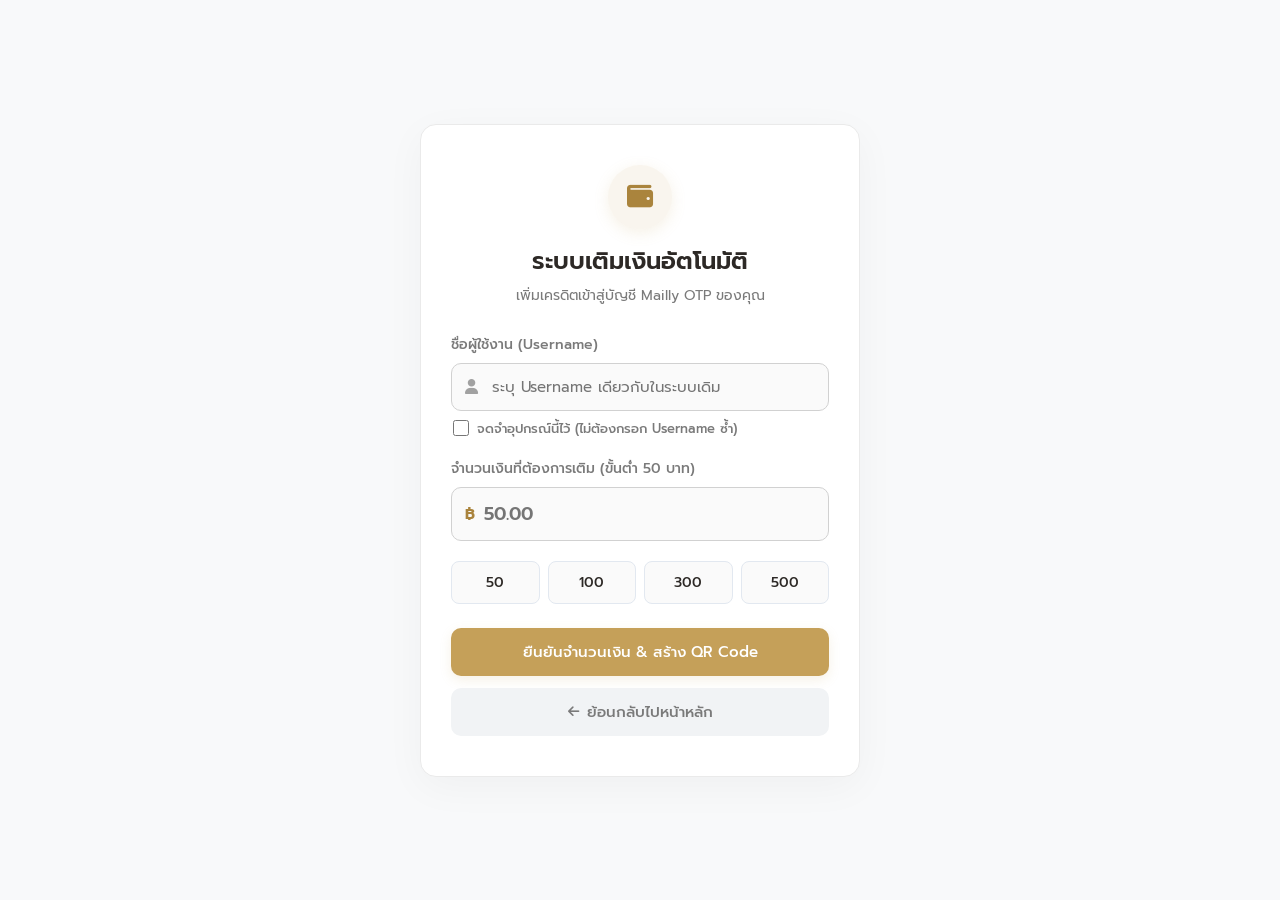
==== page2.html @ 31c90cc1 "Add files via upload" ====
<!DOCTYPE html>
<html lang="th">
<head>
  <base target="_top">
  <meta charset="UTF-8">
  <meta name="viewport" content="width=device-width, initial-scale=1.0, maximum-scale=1.0, user-scalable=no">
  <title>เติมเงิน - Mailly OTP</title>
  
  <link rel="preconnect" href="https://fonts.googleapis.com">
  <link rel="preconnect" href="https://fonts.gstatic.com" crossorigin>
  <link href="https://fonts.googleapis.com/css2?family=Inter:wght@400;500;600;700&family=Prompt:wght@300;400;500;600;700&display=swap" rel="stylesheet">
  <link rel="stylesheet" href="https://cdnjs.cloudflare.com/ajax/libs/font-awesome/6.4.2/css/all.min.css">

  <style>
    :root {
      --bg-color: #F8F9FA;
      --card-bg: #FFFFFF;
      --border-color: #EAEAEA;
      --text-main: #2D2926;
      --text-muted: #7A7A7A;
      --primary: #C5A059;
      --primary-hover: #AA843D;
      --success: #10B981;
      --success-bg: #E6F4EA;
      --danger: #EF4444;
      --danger-bg: #FEE2E2;
    }

    * { box-sizing: border-box; margin: 0; padding: 0; }

    body {
      font-family: 'Prompt', 'Inter', sans-serif;
      background-color: var(--bg-color);
      color: var(--text-main);
      padding: 20px 15px;
      display: flex;
      justify-content: center;
      align-items: center;
      min-height: 100vh;
    }

    .topup-card {
      background: var(--card-bg);
      border: 1px solid var(--border-color);
      padding: 40px 30px;
      border-radius: 16px;
      width: 100%;
      max-width: 440px;
      box-shadow: 0 10px 40px rgba(0,0,0,0.04);
    }
    
    .card-header { text-align: center; margin-bottom: 28px; }
    
    .wallet-icon-box {
      width: 64px;
      height: 64px;
      background: rgba(197, 160, 89, 0.1);
      color: var(--primary-hover);
      border-radius: 50%;
      display: flex;
      align-items: center;
      justify-content: center;
      margin: 0 auto 14px auto;
      font-size: 26px;
      box-shadow: 0 4px 15px rgba(197, 160, 89, 0.15);
    }

    .card-header h2 { font-size: 24px; font-weight: 600; color: var(--text-main); }
    .card-header p { font-size: 14px; color: var(--text-muted); margin-top: 6px; }

    .form-group { margin-bottom: 20px; width: 100%; }
    .form-group label { display: block; font-size: 14px; font-weight: 500; color: var(--text-muted); margin-bottom: 8px; }

    .input-wrapper { position: relative; display: flex; align-items: center; }
    .input-icon { position: absolute; left: 14px; color: #A1A1A1; font-size: 15px; }

    .form-input {
      width: 100%;
      padding: 12px 14px 12px 40px;
      background-color: #FAFAFA;
      border: 1px solid #D1D1D1;
      color: var(--text-main);
      border-radius: 10px;
      font-family: 'Prompt', sans-serif;
      font-size: 15px;
      outline: none;
      transition: all 0.2s ease;
    }
    
    .form-input:focus {
      border-color: var(--primary);
      box-shadow: 0 0 5px rgba(197, 160, 89, 0.2);
      background-color: #FFFFFF;
    }

    .form-input.amount-input { padding-left: 32px; font-weight: 600; font-size: 18px; color: var(--primary-hover); }

    .remember-me-box { display: flex; align-items: center; margin-top: 8px; padding-left: 2px; }
    .remember-me-box input[type="checkbox"] { width: 16px; height: 16px; accent-color: var(--primary); cursor: pointer; }
    .remember-me-box label { margin: 0 0 0 8px !important; font-size: 13px !important; color: var(--text-muted); cursor: pointer; }

    .amount-grid { display: grid; grid-template-columns: repeat(4, 1fr); gap: 8px; margin-bottom: 24px; }
    .btn-amount-choice {
      font-family: 'Prompt', sans-serif;
      padding: 10px 0;
      background: #FAFAFA;
      border: 1px solid #E2E8F0;
      color: var(--text-main);
      border-radius: 8px;
      font-size: 14px;
      font-weight: 500;
      cursor: pointer;
      transition: all 0.15s ease;
    }
    .btn-amount-choice:hover { background: rgba(197, 160, 89, 0.08); border-color: var(--primary); color: var(--primary-hover); }

    .btn {
      font-family: 'Prompt', sans-serif;
      width: 100%;
      padding: 13px;
      border-radius: 10px;
      font-weight: 500;
      font-size: 15px;
      cursor: pointer;
      border: none;
      display: flex;
      align-items: center;
      justify-content: center;
      gap: 8px;
      transition: all 0.2s ease;
    }

    .btn-primary { background-color: var(--primary); color: #FFFFFF; box-shadow: 0 4px 12px rgba(197, 160, 89, 0.15); }
    .btn-primary:hover:not(:disabled) { background-color: var(--primary-hover); box-shadow: 0 4px 16px rgba(197, 160, 89, 0.25); }
    .btn-secondary { background-color: #F1F3F5; color: var(--text-muted); margin-top: 12px; }
    .btn-secondary:hover { background-color: #E9ECEF; color: var(--text-main); }
    .btn-success { background-color: var(--success); color: #FFFFFF; }

    .alert-message { padding: 12px; border-radius: 10px; text-align: center; font-size: 14px; margin-top: 16px; }
    .alert-success { background-color: var(--success-bg); color: #065F46; }
    .alert-error { background-color: var(--danger-bg); color: #991B1B; }
    .hidden { display: none !important; }

    .spinner { width: 18px; height: 18px; border: 2px solid #FFF; border-top-color: transparent; border-radius: 50%; animation: spin 0.8s linear infinite; }
    @keyframes spin { to { transform: rotate(360deg); } }

    .modal-overlay {
      position: fixed; inset: 0; z-index: 2000;
      background: rgba(0, 0, 0, 0.4); backdrop-filter: blur(4px);
      display: flex; justify-content: center; align-items: center; padding: 15px;
      opacity: 0; pointer-events: none; transition: opacity 0.3s ease;
    }
    .modal-overlay.show { opacity: 1; pointer-events: auto; }
    .modal-box {
      background: var(--card-bg); border: 1px solid var(--border-color);
      border-radius: 20px; width: 100%; max-width: 380px; padding: 24px;
      box-shadow: 0 15px 50px rgba(0,0,0,0.1); position: relative; text-align: center;
      transform: scale(0.95); transition: transform 0.3s ease;
    }
    .modal-overlay.show .modal-box { transform: scale(1); }
    .modal-close-btn { position: absolute; top: 16px; right: 16px; background: none; border: none; font-size: 22px; cursor: pointer; color: var(--text-muted); }

    .qr-title { font-size: 15px; font-weight: 600; color: var(--text-main); margin: 8px 0 12px 0; }
    .qr-container { background: #FFF; padding: 12px; border-radius: 16px; display: inline-block; border: 1px solid var(--border-color); }
    .qr-image { width: 190px; height: 190px; margin: 0 auto; display: block; object-fit: contain; }
    .account-holder { font-size: 13px; color: var(--text-muted); font-weight: 500; margin: 6px 0 16px 0; }

    .file-upload-box { text-align: left; border-top: 1px solid var(--border-color); padding-top: 16px; margin-bottom: 16px; }
    .file-upload-box label { display: block; font-size: 13px; font-weight: 600; color: var(--text-main); margin-bottom: 8px; }
    .file-input-styled { width: 100%; font-size: 12px; color: var(--text-muted); border: 1px solid #D1D1D1; border-radius: 10px; padding: 6px; background: #FFF; outline: none; }
    .file-input-styled::file-selector-button { font-family: 'Prompt'; background: rgba(197, 160, 89, 0.1); color: var(--primary-hover); border: 0; padding: 6px 14px; border-radius: 8px; margin-right: 10px; cursor: pointer; }

    @media(max-width: 480px) {
      .topup-card { padding: 30px 20px; }
      .amount-grid { grid-template-columns: repeat(2, 1fr); gap: 6px; }
    }
  </style>
</head>
<body>

  <div class="topup-card">
    <div class="card-header">
      <div class="wallet-icon-box">
        <i class="fa-solid fa-wallet"></i>
      </div>
      <h2>ระบบเติมเงินอัตโนมัติ</h2>
      <p>เพิ่มเครดิตเข้าสู่บัญชี Mailly OTP ของคุณ</p>
    </div>

    <div class="form-group">
      <label for="username">ชื่อผู้ใช้งาน (Username)</label>
      <div class="input-wrapper">
        <span class="input-icon"><i class="fa-solid fa-user"></i></span>
        <input type="text" id="username" oninput="handleInputChange()" placeholder="ระบุ Username เดียวกับในระบบเดิม" class="form-input">
      </div>

      <div class="remember-me-box">
        <input type="checkbox" id="rememberMe">
        <label for="rememberMe">จดจำอุปกรณ์นี้ไว้ (ไม่ต้องกรอก Username ซ้ำ)</label>
      </div>
    </div>

    <div class="form-group">
      <label for="amount">จำนวนเงินที่ต้องการเติม (ขั้นต่ำ 50 บาท)</label>
      <div class="input-wrapper">
        <span class="input-icon" style="font-weight: bold; color: var(--primary-hover);">฿</span>
        <input type="number" id="amount" oninput="handleInputChange()" placeholder="50.00" min="50" class="form-input amount-input">
      </div>
    </div>

    <div class="amount-grid">
      <button type="button" onclick="setAmount(50)" class="btn-amount-choice">50</button>
      <button type="button" onclick="setAmount(100)" class="btn-amount-choice">100</button>
      <button type="button" onclick="setAmount(300)" class="btn-amount-choice">300</button>
      <button type="button" onclick="setAmount(500)" class="btn-amount-choice">500</button>
    </div>

    <button id="btnGenerateQR" onclick="confirmAndGenerateQR()" class="btn btn-primary">
      <span id="btnQRText">ยืนยันจำนวนเงิน & สร้าง QR Code</span>
      <div id="qrSpinner" class="spinner hidden"></div>
    </button>

    <div id="resultMessage" class="alert-message hidden"></div>

    <button type="button" onclick="backToMain()" class="btn btn-secondary">
      <i class="fa-solid fa-arrow-left" style="font-size: 13px;"></i>
      <span>ย้อนกลับไปหน้าหลัก</span>
    </button>
  </div>

  <div id="qrModal" class="modal-overlay hidden">
    <div style="position: absolute; inset: 0;" onclick="closeModal()"></div>
    <div id="modalContent" class="modal-box">
      <button onclick="closeModal()" class="modal-close-btn"><i class="fa-solid fa-xmark"></i></button>

      <div>
        <p class="qr-title"><i class="fa-solid fa-qrcode" style="color: var(--primary); margin-right: 4px;"></i> สแกนจ่ายผ่านแอปธนาคาร</p>
        <div class="qr-container">
          <img id="qrImage" src="" alt="PromptPay QR Code" class="qr-image">
        </div>
        <p class="account-holder">ชื่อบัญชีผู้รับ: ชนกานต์ ปีนะถา</p>
      </div>
      
      <div class="file-upload-box">
        <label for="slipFile"><i class="fa-solid fa-image" style="color: var(--success); margin-right: 4px;"></i> อัปโหลดรูปภาพสลิปโอนเงิน:</label>
        <input type="file" id="slipFile" onchange="document.getElementById('modalResultMessage').classList.add('hidden')" accept="image/*" class="file-input-styled">
      </div>

      <div id="modalResultMessage" class="alert-message alert-error hidden" style="margin-top: 0; margin-bottom: 14px; padding: 10px; font-size: 13px;"></div>

      <button id="btnSubmit" onclick="submitTopup()" class="btn btn-success">
        <span id="btnText">อัปโหลด & ยืนยันสลิป</span>
        <div id="spinner" class="spinner hidden"></div>
      </button>
    </div>
  </div>

  <script>
    const API_URL = "https://script.google.com/macros/s/AKfycbwvodWTq0b4Ct7YLi-BBx8KHw5UBzW14bhH2PQVjAwC3e98VHLGgQf39GKY2nYpBhhU/exec";
    const PROMPTPAY_ID = "0633390911"; 
    const STORAGE_TOKEN = "mailly_session_token";

    window.addEventListener('DOMContentLoaded', () => {
      const urlParams = new URLSearchParams(window.location.search);
      const urlUser = urlParams.get('user') || urlParams.get('username');
      const savedUser = urlUser || localStorage.getItem('username') || localStorage.getItem('mailly_remembered_user') || localStorage.getItem('mailly_otp_username');

      if (savedUser) {
        document.getElementById('username').value = savedUser;
        document.getElementById('rememberMe').checked = true;
      }
    });

    function setAmount(value) { document.getElementById('amount').value = value; handleInputChange(); }
    function handleInputChange() { document.getElementById('resultMessage').classList.add('hidden'); }
    function openModal() {
      const modal = document.getElementById('qrModal');
      document.getElementById('modalResultMessage').classList.add('hidden'); 
      modal.classList.remove('hidden');
      setTimeout(() => modal.classList.add('show'), 10);
    }
    function closeModal() {
      const modal = document.getElementById('qrModal');
      modal.classList.remove('show');
      setTimeout(() => modal.classList.add('hidden'), 300);
    }

    function confirmAndGenerateQR() {
      const username = document.getElementById('username').value.trim();
      const amount = document.getElementById('amount').value.trim();
      const qrImage = document.getElementById('qrImage');
      const btnGenerateQR = document.getElementById('btnGenerateQR');
      const btnQRText = document.getElementById('btnQRText');
      const qrSpinner = document.getElementById('qrSpinner');

      if (!username) { return showResult('กรุณากรอกชื่อผู้ใช้งานก่อนครับ', 'error'); }
      if (!amount || parseFloat(amount) < 50) { return showResult('❌ กรุณาระบุจำนวนเงินขั้นต่ำ 50 บาทครับ', 'error'); }

      const cleanPromptPayId = PROMPTPAY_ID.replace(/[^0-9]/g, '');

      if (document.getElementById('rememberMe').checked) {
        localStorage.setItem('username', username);
        localStorage.setItem('mailly_remembered_user', username);
        localStorage.setItem('mailly_otp_username', username);
      } else {
        localStorage.removeItem('username');
        localStorage.removeItem('mailly_remembered_user');
        localStorage.removeItem('mailly_otp_username');
      }

      btnGenerateQR.disabled = true;
      btnQRText.innerText = 'กำลังสร้างคิวอาร์โค้ด...';
      qrSpinner.classList.remove('hidden');
      document.getElementById('resultMessage').classList.add('hidden');

      qrImage.src = "https://promptpay.io/" + cleanPromptPayId + "/" + parseFloat(amount).toFixed(2) + ".png";
      
      setTimeout(() => {
        btnGenerateQR.disabled = false;
        btnQRText.innerText = 'ยืนยันจำนวนเงิน & สร้าง QR Code';
        qrSpinner.classList.add('hidden');
        openModal();
      }, 1000);
    }

    function submitTopup() {
      const sessionToken = localStorage.getItem(STORAGE_TOKEN) || '';
      if (!sessionToken) {
        showModalResult('กรุณาเข้าสู่ระบบจากหน้าหลักก่อนเติมเงินครับ', 'error');
        return;
      }

      const username = document.getElementById('username').value.trim();
      const amount = document.getElementById('amount').value.trim();
      const fileInput = document.getElementById('slipFile');
      const btnSubmit = document.getElementById('btnSubmit');
      const btnText = document.getElementById('btnText');
      const spinner = document.getElementById('spinner');

      if (fileInput.files.length === 0) {
        showModalResult('กรุณาเลือกรูปภาพสลิปโอนเงินก่อนครับ', 'error');
        return;
      }

      btnSubmit.disabled = true;
      btnText.innerText = 'กำลังส่งตรวจสลิป...';
      spinner.classList.remove('hidden');

      const file = fileInput.files[0];
      const reader = new FileReader();
      
      reader.onload = function(e) {
        const img = new Image();
        img.onload = function() {
          const canvas = document.createElement('canvas');
          let width = img.width, height = img.height, MAX_SIZE = 1000;
          if (width > height) { if (width > MAX_SIZE) { height *= MAX_SIZE / width; width = MAX_SIZE; } }
          else { if (height > MAX_SIZE) { width *= MAX_SIZE / height; height = MAX_SIZE; } }
          canvas.width = width; canvas.height = height;
          const ctx = canvas.getContext('2d');
          ctx.drawImage(img, 0, 0, width, height);
          
          const compressedDataUrl = canvas.toDataURL('image/jpeg', 0.75);
          const base64Data = compressedDataUrl.split(',')[1];

          fetch(API_URL, {
            method: "POST",
            body: JSON.stringify({
              action: "topupUserCredit",
              payload: { token: sessionToken, amount: amount, imageObj: { base64: base64Data, mimeType: 'image/jpeg' } }
            })
          })
          .then(res => res.json())
          .then(response => {
            resetButton();
            if (response.success) {
              closeModal(); 
              showResult(response.message + '<br>ยอดเงินคงเหลือใหม่: ' + response.newCredit + ' ฿', 'success');
              document.getElementById('amount').value = '';
              fileInput.value = '';
            } else {
              showModalResult(response.message, 'error');
            }
          })
          .catch(err => {
            resetButton();
            showModalResult('ระบบขัดข้อง: ' + err.toString(), 'error');
          });
        };
        img.src = e.target.result;
      };
      reader.readAsDataURL(file);
    }

    function resetButton() {
      document.getElementById('btnSubmit').disabled = false;
      document.getElementById('btnText').innerText = 'อัปโหลด & ยืนยันสลิป';
      document.getElementById('spinner').classList.add('hidden');
    }

    function showResult(msg, type) {
      const resultMessage = document.getElementById('resultMessage');
      resultMessage.innerHTML = msg;
      resultMessage.className = 'alert-message ' + (type === 'success' ? 'alert-success' : 'alert-error');
    }

    function showModalResult(msg, type) {
      const modalResult = document.getElementById('modalResultMessage');
      modalResult.innerHTML = msg;
      modalResult.classList.remove('hidden');
    }

    function backToMain() { window.location.href = 'index.html'; }
  </script>
</body>
</html>
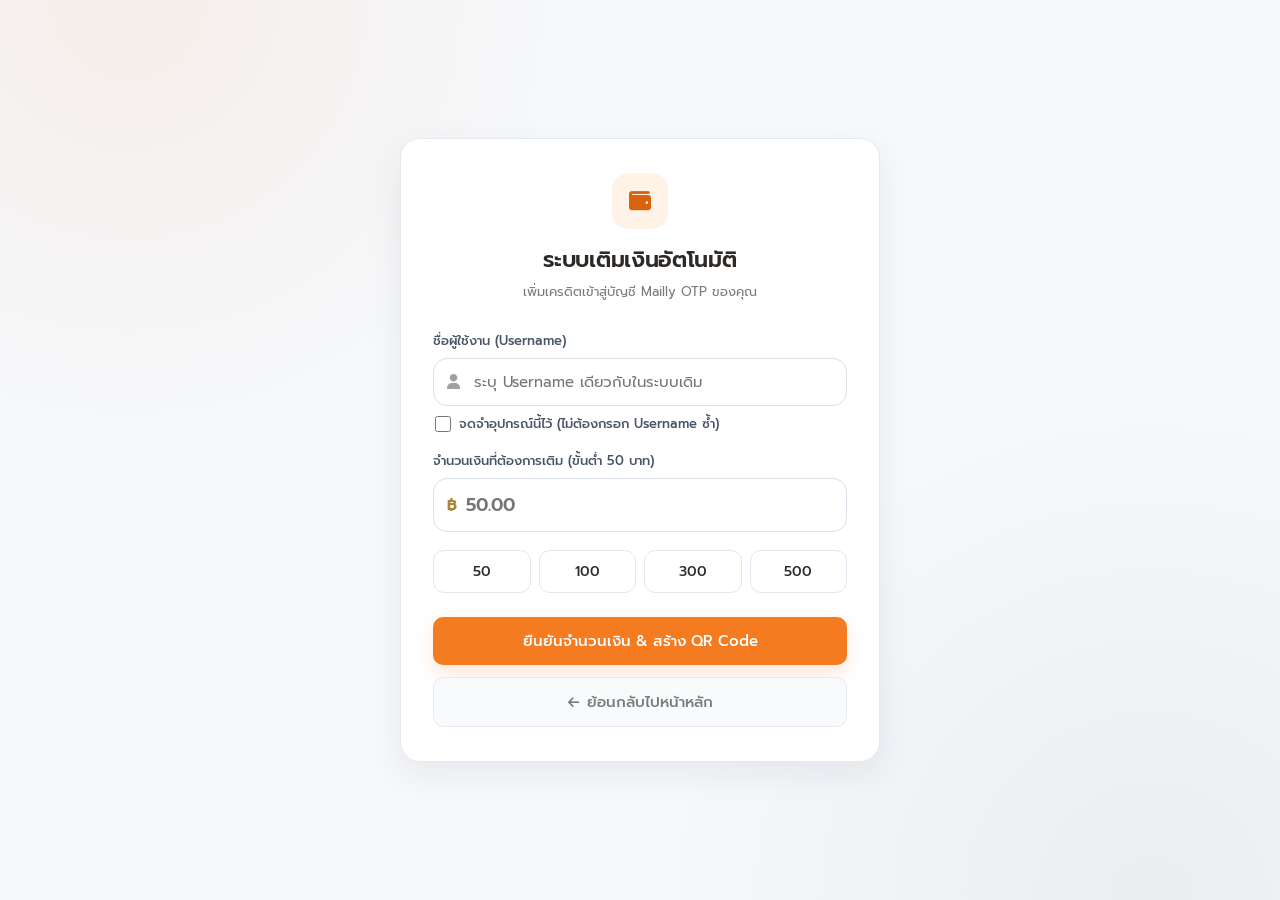
==== commit ff90848a: "Add files via upload" ====
--- a/page2.html
+++ b/page2.html
@@ -175,6 +175,7 @@
       .amount-grid { grid-template-columns: repeat(2, 1fr); gap: 6px; }
     }
   </style>
+  <link rel="stylesheet" href="theme.css">
 </head>
 <body>
 
@@ -256,7 +257,7 @@
   </div>
 
   <script>
-    const API_URL = "https://script.google.com/macros/s/AKfycbwvodWTq0b4Ct7YLi-BBx8KHw5UBzW14bhH2PQVjAwC3e98VHLGgQf39GKY2nYpBhhU/exec";
+    const API_URL = "https://script.google.com/macros/s/AKfycbylTtyGdABfeygPHEf7KsWD_cVz5bGtaXt_eGLMhU_y6MFs7iQ_-Z914Pm2-parIkaE/exec";
     const PROMPTPAY_ID = "0633390911"; 
     const STORAGE_TOKEN = "mailly_session_token";
 
--- a/theme.css
+++ b/theme.css
@@ -0,0 +1,97 @@
+/* Mailly OTP — shared visual system
+   UI-only layer. No application logic or API behavior is changed. */
+:root {
+  --mailly-ink: #172033;
+  --mailly-muted: #667085;
+  --mailly-line: #e6eaf0;
+  --mailly-surface: #ffffff;
+  --mailly-bg: #f6f8fb;
+  --mailly-accent: #f47b20;
+  --mailly-accent-dark: #d9630d;
+  --mailly-accent-soft: #fff3e8;
+  --mailly-navy: #172033;
+  --mailly-success: #159a68;
+  --mailly-radius-lg: 20px;
+  --mailly-radius-md: 14px;
+  --mailly-shadow: 0 12px 34px rgba(23, 32, 51, .07);
+}
+
+/* Shared focus and motion behavior */
+button, a, input, select, textarea { -webkit-tap-highlight-color: transparent; }
+button, a, input, select, textarea { transition: border-color .18s ease, background-color .18s ease, color .18s ease, box-shadow .18s ease, transform .18s ease; }
+:focus-visible { outline: 3px solid rgba(244, 123, 32, .28); outline-offset: 2px; }
+
+/* page2.html */
+body:has(.topup-card) {
+  background: var(--mailly-bg) !important;
+  background-image: radial-gradient(circle at 10% 0%, rgba(244,123,32,.08), transparent 30%), radial-gradient(circle at 90% 100%, rgba(23,32,51,.05), transparent 34%) !important;
+}
+body:has(.topup-card) .topup-card {
+  max-width: 480px;
+  padding: 34px 32px;
+  border: 1px solid var(--mailly-line);
+  border-radius: var(--mailly-radius-lg);
+  box-shadow: var(--mailly-shadow);
+}
+body:has(.topup-card) .wallet-icon-box { width: 56px; height: 56px; border-radius: 16px; background: var(--mailly-accent-soft); color: var(--mailly-accent-dark); box-shadow: none; font-size: 22px; }
+body:has(.topup-card) .card-header { margin-bottom: 30px; }
+body:has(.topup-card) .card-header h2 { font-size: 22px; letter-spacing: -.3px; }
+body:has(.topup-card) .card-header p { font-size: 13px; }
+body:has(.topup-card) .form-group { margin-bottom: 18px; }
+body:has(.topup-card) .form-group label { color: #475467; font-size: 13px; }
+body:has(.topup-card) .form-input { min-height: 48px; border-color: #d9dee7; border-radius: var(--mailly-radius-md); background: #fff; }
+body:has(.topup-card) .form-input:focus { border-color: var(--mailly-accent); box-shadow: 0 0 0 4px var(--mailly-accent-soft); }
+body:has(.topup-card) .btn-amount-choice { min-height: 42px; border-radius: 11px; background: #fff; }
+body:has(.topup-card) .btn-primary { background: var(--mailly-accent); box-shadow: 0 8px 18px rgba(244,123,32,.18); }
+body:has(.topup-card) .btn-primary:hover:not(:disabled) { background: var(--mailly-accent-dark); }
+body:has(.topup-card) .btn-secondary { border: 1px solid var(--mailly-line); background: #f8fafc; }
+body:has(.topup-card) .modal-box { border-radius: var(--mailly-radius-lg); box-shadow: 0 24px 60px rgba(23,32,51,.16); }
+
+/* shop.html — replace the previous neon/glass treatment with the shared product theme */
+body:has(#productGrid) {
+  background: var(--mailly-bg) !important;
+  color: var(--mailly-ink) !important;
+  font-family: Prompt, Inter, sans-serif !important;
+}
+body:has(#productGrid) .neon-bg-glow { display: none !important; }
+body:has(#productGrid) .glass-card { background: rgba(255,255,255,.94) !important; backdrop-filter: none !important; border: 1px solid var(--mailly-line) !important; box-shadow: 0 8px 24px rgba(23,32,51,.05) !important; }
+body:has(#productGrid) header { background: rgba(255,255,255,.94) !important; border-color: var(--mailly-line) !important; }
+body:has(#productGrid) header .bg-gradient-to-tr { background: var(--mailly-accent) !important; box-shadow: none !important; }
+body:has(#productGrid) header .bg-stone-950 { background: var(--mailly-navy) !important; }
+body:has(#productGrid) header .text-orange-400, body:has(#productGrid) header .text-amber-400 { color: var(--mailly-accent) !important; }
+body:has(#productGrid) header .text-white, body:has(#productGrid) header .font-black { color: var(--mailly-ink) !important; }
+body:has(#productGrid) .text-gradient { background: none !important; color: var(--mailly-accent) !important; -webkit-text-fill-color: currentColor !important; }
+body:has(#productGrid) main { max-width: 1180px !important; margin-top: 42px !important; }
+body:has(#productGrid) main h1 { color: var(--mailly-ink) !important; font-size: clamp(2rem, 4vw, 3.15rem) !important; line-height: 1.12 !important; letter-spacing: -.04em !important; }
+body:has(#productGrid) main p { color: var(--mailly-muted) !important; }
+body:has(#productGrid) .premium-card { transition: transform .2s ease, box-shadow .2s ease, border-color .2s ease !important; }
+body:has(#productGrid) .premium-card:hover { transform: translateY(-4px) !important; border-color: #f7bf91 !important; box-shadow: 0 16px 34px rgba(23,32,51,.10) !important; }
+body:has(#productGrid) .btn-gradient, body:has(#productGrid) .tab-btn.active { background: var(--mailly-accent) !important; box-shadow: 0 8px 18px rgba(244,123,32,.18) !important; }
+body:has(#productGrid) .btn-gradient:hover, body:has(#productGrid) .tab-btn.active:hover { background: var(--mailly-accent-dark) !important; }
+body:has(#productGrid) .cat-btn { border-radius: 11px !important; }
+body:has(#productGrid) #productGrid { gap: 20px !important; }
+body:has(#productGrid) #productGrid > * { min-width: 0; }
+body:has(#productGrid) .rounded-3xl, body:has(#productGrid) .rounded-2xl { border-radius: var(--mailly-radius-lg) !important; }
+body:has(#productGrid) input, body:has(#productGrid) select, body:has(#productGrid) textarea { border-radius: 11px !important; }
+
+/* youtube.html — normalize the red dashboard into Mailly's accent system */
+body:has(#login-page) { background: var(--mailly-bg) !important; background-image: radial-gradient(circle at 0 0, rgba(244,123,32,.08), transparent 32%), radial-gradient(circle at 100% 100%, rgba(23,32,51,.05), transparent 36%) !important; }
+body:has(#login-page) .glass-card { background: rgba(255,255,255,.96) !important; backdrop-filter: none !important; border: 1px solid var(--mailly-line) !important; box-shadow: var(--mailly-shadow) !important; }
+body:has(#login-page) #login-page > .glass-card { max-width: 430px !important; padding: 34px !important; border-radius: var(--mailly-radius-lg) !important; }
+body:has(#login-page) #login-page .bg-gradient-to-tr { background: var(--mailly-accent) !important; box-shadow: 0 10px 22px rgba(244,123,32,.18) !important; }
+body:has(#login-page) #login-page h1, body:has(#login-page) #dashboard-page h2, body:has(#login-page) #admin-page h2 { color: var(--mailly-ink) !important; }
+body:has(#login-page) #login-page button.bg-slate-900, body:has(#login-page) button.bg-red-600 { background: var(--mailly-accent) !important; box-shadow: 0 8px 18px rgba(244,123,32,.16) !important; }
+body:has(#login-page) #login-page button.bg-slate-900:hover, body:has(#login-page) button.bg-red-600:hover { background: var(--mailly-accent-dark) !important; }
+body:has(#login-page) #dashboard-page, body:has(#login-page) #admin-page { max-width: 1180px !important; }
+body:has(#login-page) #dashboard-page .bg-white, body:has(#login-page) #admin-page .bg-white { border-color: var(--mailly-line) !important; box-shadow: 0 8px 24px rgba(23,32,51,.05) !important; }
+body:has(#login-page) #dashboard-page .rounded-3xl, body:has(#login-page) #admin-page .rounded-3xl { border-radius: var(--mailly-radius-lg) !important; }
+body:has(#login-page) #dashboard-page .text-red-600, body:has(#login-page) #admin-page .text-red-600 { color: var(--mailly-accent-dark) !important; }
+body:has(#login-page) #dashboard-page .bg-red-600 { background: var(--mailly-accent) !important; }
+body:has(#login-page) input, body:has(#login-page) select, body:has(#login-page) textarea { border-radius: 11px !important; }
+
+@media (max-width: 640px) {
+  body:has(.topup-card) { padding: 12px; }
+  body:has(.topup-card) .topup-card { padding: 26px 20px; }
+  body:has(#productGrid) main { margin-top: 28px !important; }
+  body:has(#login-page) #login-page > .glass-card { padding: 26px 20px !important; }
+}
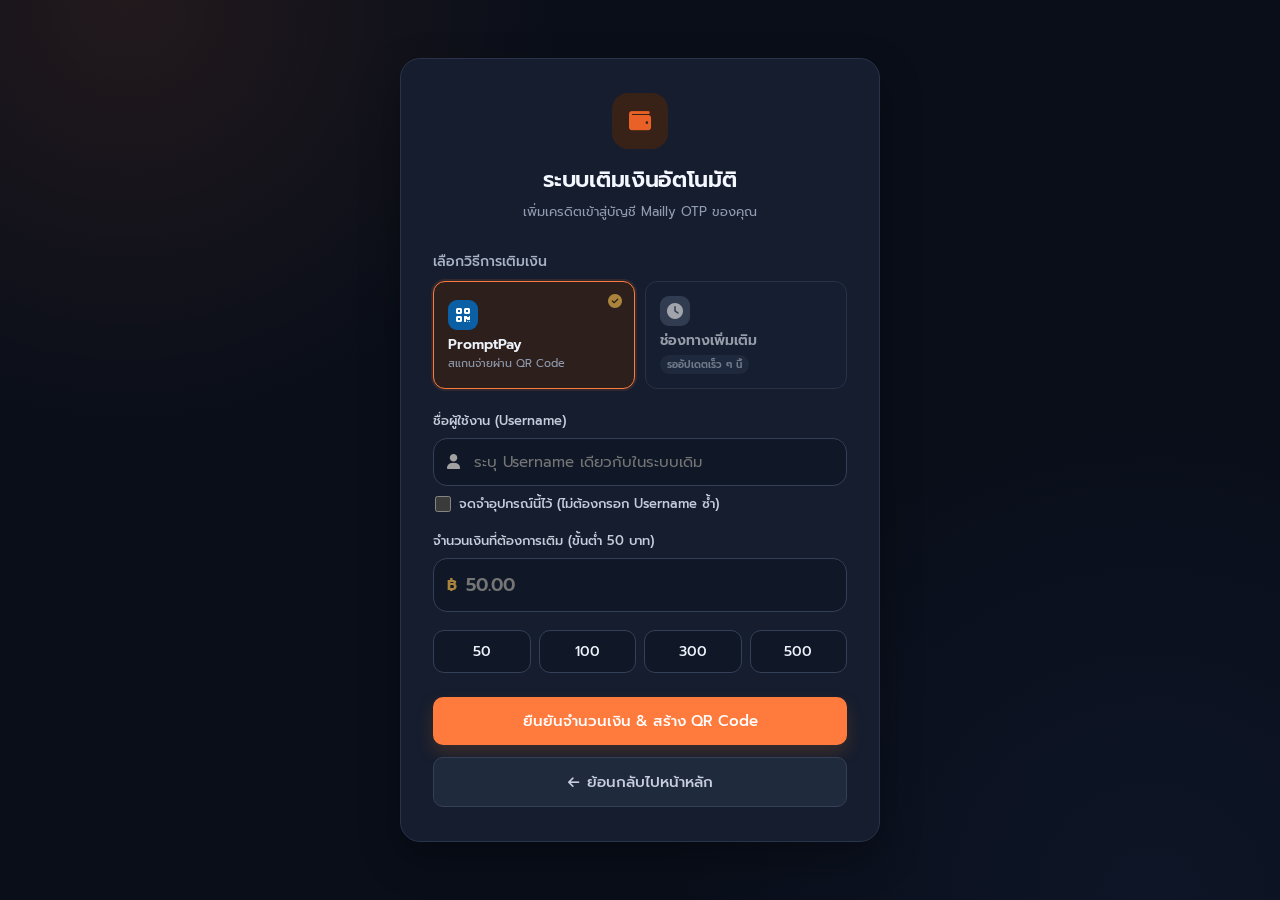
==== commit 0abc5b7f: "Add files via upload" ====
--- a/page2.html
+++ b/page2.html
@@ -68,6 +68,24 @@
     .card-header h2 { font-size: 24px; font-weight: 600; color: var(--text-main); }
     .card-header p { font-size: 14px; color: var(--text-muted); margin-top: 6px; }
 
+    .payment-method-group { margin-bottom: 22px; }
+    .payment-method-label { display: block; font-size: 14px; font-weight: 500; color: var(--text-muted); margin-bottom: 9px; }
+    .payment-methods { display: grid; grid-template-columns: repeat(2, minmax(0, 1fr)); gap: 10px; }
+    .payment-method {
+      position: relative; min-height: 88px; padding: 14px; border: 1px solid #E2E8F0; border-radius: 12px;
+      background: #FFF; color: var(--text-main); text-align: left; font-family: 'Prompt', sans-serif; cursor: pointer;
+      transition: border-color .2s ease, box-shadow .2s ease, transform .2s ease;
+    }
+    .payment-method:hover:not(:disabled) { border-color: var(--primary); box-shadow: 0 5px 14px rgba(197,160,89,.12); transform: translateY(-1px); }
+    .payment-method.is-selected { border-color: var(--primary); background: rgba(197,160,89,.055); box-shadow: 0 0 0 2px rgba(197,160,89,.13); }
+    .payment-method__icon { display: inline-flex; width: 30px; height: 30px; align-items: center; justify-content: center; margin-bottom: 7px; border-radius: 9px; background: #0B5FA5; color: #FFF; font-size: 16px; }
+    .payment-method__name { display: block; font-size: 14px; font-weight: 600; line-height: 1.2; }
+    .payment-method__detail { display: block; margin-top: 3px; color: var(--text-muted); font-size: 11px; line-height: 1.25; }
+    .payment-method__check { position: absolute; top: 12px; right: 12px; color: var(--primary-hover); font-size: 14px; }
+    .payment-method--soon { cursor: not-allowed; opacity: .6; background: #F8FAFC; }
+    .payment-method--soon .payment-method__icon { background: #CBD5E1; }
+    .payment-method__badge { display: inline-block; margin-top: 6px; padding: 2px 7px; border-radius: 999px; background: #E8EEF7; color: #64748B; font-size: 10px; font-weight: 600; }
+
     .form-group { margin-bottom: 20px; width: 100%; }
     .form-group label { display: block; font-size: 14px; font-weight: 500; color: var(--text-muted); margin-bottom: 8px; }
 
@@ -188,6 +206,23 @@
       <p>เพิ่มเครดิตเข้าสู่บัญชี Mailly OTP ของคุณ</p>
     </div>
 
+    <div class="payment-method-group" aria-labelledby="paymentMethodLabel">
+      <span id="paymentMethodLabel" class="payment-method-label">เลือกวิธีการเติมเงิน</span>
+      <div class="payment-methods" role="radiogroup" aria-label="วิธีการเติมเงิน">
+        <button type="button" class="payment-method is-selected" id="promptPayMethod" role="radio" aria-checked="true" onclick="selectPaymentMethod('promptpay')">
+          <span class="payment-method__icon"><i class="fa-solid fa-qrcode"></i></span>
+          <span class="payment-method__name">PromptPay</span>
+          <span class="payment-method__detail">สแกนจ่ายผ่าน QR Code</span>
+          <i class="fa-solid fa-circle-check payment-method__check" aria-hidden="true"></i>
+        </button>
+        <button type="button" class="payment-method payment-method--soon" disabled aria-disabled="true">
+          <span class="payment-method__icon"><i class="fa-solid fa-clock"></i></span>
+          <span class="payment-method__name">ช่องทางเพิ่มเติม</span>
+          <span class="payment-method__badge">รออัปเดตเร็ว ๆ นี้</span>
+        </button>
+      </div>
+    </div>
+
     <div class="form-group">
       <label for="username">ชื่อผู้ใช้งาน (Username)</label>
       <div class="input-wrapper">
@@ -260,6 +295,7 @@
     const API_URL = "https://script.google.com/macros/s/AKfycbylTtyGdABfeygPHEf7KsWD_cVz5bGtaXt_eGLMhU_y6MFs7iQ_-Z914Pm2-parIkaE/exec";
     const PROMPTPAY_ID = "0633390911"; 
     const STORAGE_TOKEN = "mailly_session_token";
+    let selectedPaymentMethod = 'promptpay';
 
     window.addEventListener('DOMContentLoaded', () => {
       const urlParams = new URLSearchParams(window.location.search);
@@ -271,6 +307,15 @@
         document.getElementById('rememberMe').checked = true;
       }
     });
+
+    function selectPaymentMethod(method) {
+      if (method !== 'promptpay') return;
+      selectedPaymentMethod = method;
+      const promptPayMethod = document.getElementById('promptPayMethod');
+      promptPayMethod.classList.add('is-selected');
+      promptPayMethod.setAttribute('aria-checked', 'true');
+      handleInputChange();
+    }
 
     function setAmount(value) { document.getElementById('amount').value = value; handleInputChange(); }
     function handleInputChange() { document.getElementById('resultMessage').classList.add('hidden'); }
@@ -296,6 +341,7 @@
 
       if (!username) { return showResult('กรุณากรอกชื่อผู้ใช้งานก่อนครับ', 'error'); }
       if (!amount || parseFloat(amount) < 50) { return showResult('❌ กรุณาระบุจำนวนเงินขั้นต่ำ 50 บาทครับ', 'error'); }
+      if (selectedPaymentMethod !== 'promptpay') { return showResult('กรุณาเลือกวิธีการเติมเงินก่อนครับ', 'error'); }
 
       const cleanPromptPayId = PROMPTPAY_ID.replace(/[^0-9]/g, '');
 
--- a/theme.css
+++ b/theme.css
@@ -20,6 +20,108 @@
 button, a, input, select, textarea { -webkit-tap-highlight-color: transparent; }
 button, a, input, select, textarea { transition: border-color .18s ease, background-color .18s ease, color .18s ease, box-shadow .18s ease, transform .18s ease; }
 :focus-visible { outline: 3px solid rgba(244, 123, 32, .28); outline-offset: 2px; }
+
+/* index.html — visual card picker and purchase confirmation */
+#appScreen { background: #f4f6fb; color: #171d35; }
+#appScreen .topbar { background: rgba(12,17,45,.98); border: 0; box-shadow: 0 4px 22px rgba(8,12,32,.16); }
+#appScreen .topbar .logo { color: #fff; }
+#appScreen .topbar .logo-mark { background: linear-gradient(135deg,#ff8a42,#f25e2d); border-radius: 13px; }
+#appScreen .balance-chip { background: rgba(255,255,255,.08); color: #c6cce5; border: 1px solid rgba(255,255,255,.11); }
+#appScreen .balance-chip strong { color: #ffaf75; }
+#appScreen .user-button, #appScreen .logout { color: #e8ecfa; background: rgba(255,255,255,.07); border-color: rgba(255,255,255,.11); }
+#appScreen .avatar { background: #ff8240; color: #fff; }
+.login-stats { display:grid; grid-template-columns:repeat(2,minmax(0,1fr)); gap:13px; margin-top:32px; max-width:600px; }.login-stat { position:relative; min-height:114px; overflow:hidden; padding:19px 22px; border:1px solid #dde4ef; border-top:5px solid #3c72e7; border-radius:17px; background:rgba(255,255,255,.84); box-shadow:0 10px 22px rgba(37,65,118,.045); }.login-stat::after { position:absolute; right:-16px; bottom:-23px; color:#edf3ff; font:900 78px/1 "Font Awesome 6 Free"; }.login-stat.service-stat::after { content:"\\f0e7"; }.login-stat.order-stat::after { content:"\\f07a"; }.login-stat.member-stat::after { content:"\\f0c0"; }.login-stat.rate-stat::after { content:"\\f058"; }.login-stat-icon { position:relative; z-index:1; display:none; }.login-stat strong { position:relative; z-index:1; display:block; color:#3774e5; font:800 clamp(31px,4vw,48px)/1 Inter,Prompt,sans-serif; letter-spacing:-.07em; }.login-stat > span:last-child { position:relative; z-index:1; display:block; margin-top:7px; color:#5f6675; font-size:15px; font-weight:700; }
+#appScreen .recent-sales-bar { position: relative; z-index: 18; overflow: hidden; border-bottom: 1px solid #e5e9f1; background: #fff; box-shadow: 0 5px 15px rgba(24,34,65,.04); }
+.recent-sales-inner { display: flex; align-items: stretch; width: min(100%,1380px); min-height: 58px; margin: 0 auto; }
+.recent-sales-title { display: flex; flex: 0 0 auto; align-items: center; gap: 9px; padding: 0 25px; color: #202946; border-right: 1px solid #e9ecf3; font: 800 13px Prompt,Inter,sans-serif; white-space: nowrap; }
+.recent-sales-flame { display: grid; width: 27px; height: 27px; place-items: center; border-radius: 9px; background: #fff0e8; color: #f16c32; }
+.recent-sales-live { display: inline-flex; align-items: center; gap: 5px; margin-left: 3px; color: #1c9b62; font: 800 10px Inter,sans-serif; letter-spacing: .06em; }
+.recent-sales-live i { width: 7px; height: 7px; border-radius: 50%; background: #37ce85; box-shadow: 0 0 0 4px #e6faef; }
+.recent-sales-viewport { position: relative; flex: 1; min-width: 0; overflow: hidden; mask-image: linear-gradient(90deg,transparent,#000 3%,#000 97%,transparent); }
+.recent-sales-track { display: flex; align-items: center; width: max-content; min-height: 58px; gap: 12px; padding: 0 16px; }
+.recent-sales-track.is-moving { animation: recent-sales-scroll 42s linear infinite; }
+.recent-sales-viewport:hover .recent-sales-track.is-moving, .recent-sales-viewport:focus-within .recent-sales-track.is-moving { animation-play-state: paused; }
+.recent-sale-item { display: flex; align-items: center; gap: 9px; min-width: 238px; padding: 7px 12px 7px 8px; border: 1px solid #e9edf4; border-radius: 13px; background: #fff; box-shadow: 0 3px 10px rgba(28,39,70,.035); }
+.recent-sale-logo .app-logo { width: 34px; height: 34px; flex-basis: 34px; border-radius: 10px; }
+.recent-sale-copy { min-width: 0; line-height: 1.25; }.recent-sale-copy strong { display: block; max-width: 122px; overflow: hidden; color: #26304d; font-size: 11px; text-overflow: ellipsis; white-space: nowrap; }.recent-sale-copy span { display: block; margin-top: 2px; max-width: 150px; overflow: hidden; color: #818aa0; font-size: 10px; text-overflow: ellipsis; white-space: nowrap; }
+.recent-sale-item time { margin-left: auto; color: #9aa2b4; font-size: 9px; white-space: nowrap; }
+.recent-sales-loading, .recent-sales-empty { display: inline-flex; align-items: center; gap: 8px; color: #7e879c; font-size: 11px; }.recent-sales-empty i { color: #f07438; }
+@keyframes recent-sales-scroll { from { transform: translateX(0); } to { transform: translateX(-50%); } }
+#appScreen .main { width: min(1380px, calc(100% - 48px)); margin-top: 36px; }
+#appScreen .quick-menu { position: sticky; top: 74px; z-index: 19; border-bottom: 1px solid #e4e8f1; background: rgba(255,255,255,.98); box-shadow: 0 5px 15px rgba(24,34,65,.05); }
+.quick-menu-inner { display: grid; grid-template-columns: repeat(5,minmax(116px,1fr)); width: min(100%,1380px); min-width: 580px; margin: 0 auto; }
+.quick-menu-item { position: relative; display: flex; min-height: 88px; flex-direction: column; align-items: center; justify-content: center; gap: 6px; padding: 10px 12px; border: 0; border-right: 1px solid #e7eaf1; background: transparent; color: #2b3450; font: 700 13px Prompt,Inter,sans-serif; line-height: 1.2; text-decoration: none; white-space: nowrap; }
+.quick-menu-item:first-child { border-left: 1px solid #e7eaf1; }
+.quick-menu-icon { display: grid; width: 36px; height: 36px; place-items: center; border-radius: 12px; background: #f3f5fa; color: #606b88; font-size: 18px; }
+.quick-menu-item:hover { background: #fff8f4; color: #d65b28; }
+.quick-menu-item:hover .quick-menu-icon { background: #ffeadf; color: #ef6e34; }
+.quick-menu-item.active { color: #c85628; background: #fff4ed; }
+.quick-menu-item.active .quick-menu-icon { background: linear-gradient(135deg,#ff8b47,#f45e32); color: #fff; box-shadow: 0 8px 16px rgba(241,106,52,.24); }
+.quick-menu-item small { display: block; max-width: 105px; overflow: hidden; color: #8b94a8; font-size: 9px; font-weight: 500; text-overflow: ellipsis; }
+#appScreen .welcome { margin-bottom: 30px; }
+#appScreen .welcome h1 { font-size: clamp(27px,3.1vw,39px); letter-spacing: -1.3px; color: #141a34; }
+#appScreen .welcome p { font-size: 14px; }
+#appScreen .status-pill { padding: 9px 13px; background: #eafaf1; border-radius: 999px; color: #287a54; font-weight: 600; }
+.active-orders-panel { margin: 0 0 24px; padding: 22px 24px 24px; border: 1px solid #dce4f3; border-radius: 24px; background: linear-gradient(135deg,#fff 0%,#f5f8ff 100%); box-shadow: 0 14px 34px rgba(24,39,81,.07); }
+.active-orders-heading { display:flex; align-items:center; justify-content:space-between; gap:18px; margin-bottom:16px; }.active-orders-heading .section-kicker { display:flex; align-items:center; gap:7px; }.active-orders-heading h2 { margin:0 0 4px; color:#151b3a; font-size:20px; }.active-orders-heading h2 .active-count { display:inline-grid; min-width:23px; height:23px; place-items:center; vertical-align:2px; border-radius:999px; background:#f46e33; color:#fff; font:800 11px Inter,sans-serif; }.active-orders-heading p:not(.section-kicker) { margin:0; color:#7c869d; font-size:12px; }.active-refresh { height:38px; padding:0 12px; border:1px solid #e0e6f1; border-radius:11px; background:#fff; color:#57627d; font:700 11px Prompt,Inter,sans-serif; }.active-refresh:hover { border-color:#ffad82; color:#dc5e2b; }
+.active-orders { display:grid; gap:10px; }.active-order { display:grid; grid-template-columns:minmax(180px,1.2fr) minmax(160px,1fr) minmax(140px,.8fr) auto auto; align-items:center; gap:16px; padding:14px 15px; border:1px solid #dce4f1; border-radius:17px; background:#fff; box-shadow:0 4px 12px rgba(22,35,68,.035); }.active-order:hover { border-color:#f6bd9c; }.active-service { display:flex; align-items:center; min-width:0; gap:11px; }.active-service .app-logo { width:42px; height:42px; flex-basis:42px; border-radius:13px; }.active-service strong { display:block; overflow:hidden; color:#1d2746; font-size:13px; text-overflow:ellipsis; white-space:nowrap; }.active-service span { display:block; margin-top:3px; overflow:hidden; color:#7f89a1; font-size:11px; text-overflow:ellipsis; white-space:nowrap; }.active-number > span,.active-code > span { display:block; margin-bottom:3px; color:#8a93a8; font-size:10px; }.active-number strong { display:inline-block; color:#202a48; font:800 15px Inter,Prompt,sans-serif; letter-spacing:.2px; }.copy-number { margin-left:6px; padding:3px 6px; border:0; border-radius:6px; background:#f1f4fa; color:#68738e; font-size:10px; }.active-otp { min-width:114px; padding:7px 9px; border:0; border-radius:9px; background:#eaf9f1; color:#118557; font:800 17px Inter,Prompt,sans-serif; letter-spacing:1.2px; }.active-otp i { margin-left:3px; font-size:11px; }.active-wait { color:#a65a1f; font-size:12px; font-weight:700; }.active-wait i { margin-right:5px; color:#f17437; }.active-state { text-align:right; }.active-state .badge i { margin-right:3px; }.active-state small { display:block; margin-top:6px; color:#929aae; font-size:10px; white-space:nowrap; }.active-actions { display:flex; gap:7px; }.active-action { display:grid; width:36px; height:36px; place-items:center; border:1px solid #e0e5ef; border-radius:10px; background:#fff; color:#66718a; }.active-action:hover { border-color:#ffac80; color:#e15e2a; background:#fff8f4; }.active-action.cancel:hover { border-color:#f1b4b7; color:#d3484d; background:#fff4f4; }.active-action span { display:none; }
+#appScreen .purchase-layout { display: grid; grid-template-columns: minmax(0,1fr) minmax(0,1fr); gap: 22px; align-items: start; }
+#appScreen .card { border: 1px solid #e1e6f3; border-radius: 24px; box-shadow: 0 12px 30px rgba(34,42,82,.06); overflow: hidden; }
+#appScreen .picker-card { min-height: 620px; }
+#appScreen .provider-card { grid-column: 1/-1; }
+.provider-grid { display: grid; gap: 10px; }
+.provider-option { display: grid; grid-template-columns: 42px minmax(0,1fr) auto auto; align-items: center; gap: 16px; min-height: 82px; padding: 13px 15px; border: 1px solid #e5e9f4; border-radius: 16px; background: #fff; transition: .18s ease; }
+.provider-option:hover { border-color: #ffb087; box-shadow: 0 8px 18px rgba(34,42,82,.07); }
+.provider-option.selected { border: 2px solid #ff7d42; background: #fff9f5; }
+.provider-rank { display: grid; width: 38px; height: 38px; place-items: center; border-radius: 12px; background: #f0f3fb; color: #65708d; font: 800 12px Inter,Prompt,sans-serif; }
+.provider-option.selected .provider-rank { background: #ffeadf; color: #dc5e2b; }
+.provider-copy strong { display: block; color: #1d2746; font-size: 13px; }.provider-copy span { display: block; margin-top: 4px; color: #7d879c; font-size: 11px; }.provider-copy i { color: #f2763d; }
+.provider-price { text-align: right; }.provider-price small { display: block; color: #8992a7; font-size: 10px; }.provider-price strong { color: #e9612e; font: 800 19px Inter,Prompt,sans-serif; }.provider-price em { font-size: 12px; font-style: normal; }
+.provider-buy { min-width: 112px; height: 40px; padding: 0 13px; border: 0; border-radius: 11px; background: #182247; color: #fff; font: 700 11px Prompt,Inter,sans-serif; }.provider-buy:hover { background: #f16b34; transform: translateY(-1px); }.provider-option.selected .provider-buy { background: #f16b34; }
+#appScreen .card-head { padding: 22px 24px 18px; background: linear-gradient(110deg,#fff 0%,#fafbff 100%); border-bottom-color: #edf0f7; }
+#appScreen .picker-heading { display: flex; justify-content: space-between; gap: 16px; align-items: start; }
+#appScreen .card-head h2 { color: #151b3a; font-size: 20px; }
+#appScreen .card-head p { font-size: 12px; margin-left: 44px; }
+#appScreen .icon-box { width: 37px; height: 37px; border-radius: 12px; color: #f46e33; background: #fff0e9; }
+.section-kicker { margin: 0 0 5px; font: 800 10px Inter,Prompt,sans-serif; color: #f07438; letter-spacing: .12em; }
+#appScreen .picker-heading .section-kicker { margin-left: 47px; }
+.item-count { flex: 0 0 auto; padding: 7px 10px; color: #78809a; background: #f0f2f8; border-radius: 999px; font-size: 11px; font-weight: 700; }
+#appScreen .card-body { padding: 22px 24px 26px; }
+.card-search { display: flex; align-items: center; gap: 10px; height: 48px; margin-bottom: 18px; padding: 0 14px; color: #8d95aa; background: #f7f8fc; border: 1px solid #e8ebf3; border-radius: 14px; }
+.card-search:focus-within { background: #fff; border-color: #ffae86; box-shadow: 0 0 0 4px rgba(255,126,70,.11); }
+.card-search input { width: 100%; min-width: 0; border: 0; outline: 0; background: transparent; color: #1c2544; font-size: 13px; }
+.card-search input::placeholder { color: #9ba2b3; }
+.card-search:has(input:disabled) { opacity: .62; }
+.choice-grid { display: grid; grid-template-columns: repeat(4,minmax(0,1fr)); gap: 12px; max-height: 474px; padding-right: 3px; overflow: auto; }
+.choice-card { position: relative; display: flex; min-height: 112px; flex-direction: column; align-items: center; justify-content: center; gap: 9px; padding: 11px 7px; color: #333c59; border: 1px solid #e5e9f4; border-radius: 17px; background: #fff; font: 700 12px Prompt,Inter,sans-serif; line-height: 1.25; text-align: center; overflow: hidden; cursor: pointer; touch-action: manipulation; -webkit-user-select: none; user-select: none; }
+.choice-card:hover { transform: translateY(-2px); border-color: #ffb087; box-shadow: 0 10px 22px rgba(34,42,82,.09); }
+.choice-card.selected { color: #c55324; background: linear-gradient(145deg,#fff8f3,#fff); border: 2px solid #ff7d42; box-shadow: 0 8px 18px rgba(255,112,55,.13); }
+.choice-grid[aria-busy="true"] { opacity: .72; }
+.app-logo, .service-icon, .country-flag { display: grid; width: 44px; height: 44px; flex: 0 0 44px; place-items: center; border-radius: 14px; background: #f5f7fb; color: #475171; font-size: 19px; }
+.app-logo { padding: 7px; background: #fff; border: 1px solid #eef0f5; box-shadow: 0 3px 9px rgba(38,47,76,.05); }
+.app-logo img { display: block; width: 100%; height: 100%; object-fit: contain; }
+.app-logo-initial { background: linear-gradient(135deg,#394f84,#1d294d); color: #fff; font: 800 17px Inter,sans-serif; }
+.app-logo-initial:empty::after { content: attr(data-fallback); }
+.choice-card.selected .app-logo, .choice-card.selected .service-icon { border-color: #ffd5bf; background: #fff; }
+.choice-name { display: -webkit-box; overflow: hidden; max-width: 100%; -webkit-line-clamp: 2; -webkit-box-orient: vertical; }
+.country-flag { background: #f7f8fc; font-size: 29px; }
+.card-check { position: absolute; top: 8px; right: 8px; display: none; width: 18px; height: 18px; padding-top: 3px; border-radius: 50%; background: #f46e33; color: #fff; font-size: 10px; }
+.choice-card.selected .card-check { display: block; }
+.choice-empty { grid-column: 1/-1; display: grid; min-height: 230px; place-items: center; align-content: center; gap: 10px; color: #8a93a8; font-size: 13px; }
+.choice-empty i { font-size: 22px; color: #a9b1c1; }
+.show-more { grid-column: 1/-1; min-height: 42px; border: 1px dashed #cbd3e5; border-radius: 12px; background: #fafbfe; color: #616c88; font: 700 12px Prompt,Inter,sans-serif; }
+.show-more:hover { color: #d95b28; border-color: #ffae87; background: #fff8f4; }
+#appScreen .selection-summary { grid-column: 1/-1; display: flex; align-items: center; justify-content: space-between; gap: 20px; padding: 20px 24px; border-color: #dce3f5; background: linear-gradient(105deg,#19234a,#101631); color: #fff; }
+.selection-native { position: absolute; width: 1px; height: 1px; opacity: 0; pointer-events: none; }
+.selection-copy { display: flex; align-items: center; gap: 14px; }
+.summary-icon { display: grid; width: 48px; height: 48px; place-items: center; border-radius: 15px; background: rgba(255,141,82,.18); color: #ff9a65; }
+.selection-summary .section-kicker { color: #ff9a65; }.selection-summary h2 { margin: 0 0 3px; font-size: 17px; }.selection-summary p:not(.section-kicker) { margin: 0; color: #bbc4df; font-size: 12px; }
+.selection-action { display: flex; align-items: center; gap: 22px; }.summary-price { text-align: right; }.summary-price span { display: block; margin-bottom: 3px; color: #bbc4df; font-size: 11px; }.summary-price strong { font: 800 28px Inter,Prompt,sans-serif; color: #fff; }.summary-price small { font-size: 15px; color: #ff9a65; }
+#appScreen .buy { width: auto; min-width: 190px; height: 48px; margin: 0; padding: 0 20px; background: #ff7840; box-shadow: 0 10px 22px rgba(0,0,0,.19); }
+#appScreen .buy:hover:not(:disabled) { background: #ff6630; }
+.orders-card { grid-column: 1/-1; }
+.purchase-modal { position: fixed; z-index: 100; inset: 0; display: grid; place-items: center; padding: 20px; }.modal-backdrop { position: absolute; inset: 0; background: rgba(10,15,36,.62); backdrop-filter: blur(5px); }.confirm-card { position: relative; z-index: 1; width: min(460px,100%); padding: 35px; border-radius: 25px; background: #fff; box-shadow: 0 28px 90px rgba(0,0,0,.25); text-align: center; }.modal-close { position: absolute; top: 15px; right: 15px; width: 36px; height: 36px; border: 0; border-radius: 50%; background: #f3f5f9; color: #737d96; }.confirm-icon { display: grid; width: 58px; height: 58px; margin: 0 auto 17px; place-items: center; border-radius: 18px; background: #fff0e7; color: #f27038; font-size: 28px; }.confirm-card h2 { margin: 0 0 7px; color: #17203e; font-size: 24px; }.confirm-subtitle { margin: 0; color: #778198; font-size: 12px; }.confirm-details { margin: 24px 0; overflow: hidden; border: 1px solid #e8ebf3; border-radius: 16px; text-align: left; }.confirm-details > div { display: flex; align-items: center; justify-content: space-between; padding: 13px 15px; border-bottom: 1px solid #edf0f5; }.confirm-details > div:last-child { border: 0; }.confirm-details span { color: #798298; font-size: 12px; }.confirm-details strong { color: #202945; font-size: 13px; }.confirm-details .confirm-total { background: #f7f8fc; }.confirm-details .confirm-total strong { color: #e85f2b; font: 800 19px Inter,Prompt,sans-serif; }.confirm-actions { display: grid; grid-template-columns: 1fr 1.35fr; gap: 10px; }.secondary-button { min-height: 48px; border: 1px solid #e2e6ef; border-radius: 13px; background: #fff; color: #5c657b; font-weight: 700; }.confirm-actions .primary { height: 48px; border-radius: 13px; }.modal-open { overflow: hidden; }
+.cancel-confirm-card .cancel-icon { background:#fff0f1; color:#d9484d; }.danger-primary { background:#d9484d; box-shadow:0 12px 24px rgba(217,72,77,.2); }.danger-primary:hover { background:#bd363b; }
 
 /* page2.html */
 body:has(.topup-card) {
@@ -90,8 +192,224 @@
 body:has(#login-page) input, body:has(#login-page) select, body:has(#login-page) textarea { border-radius: 11px !important; }
 
 @media (max-width: 640px) {
+  .login-stats { margin-top:24px; gap:9px; }.login-stat { min-height:96px; padding:15px; border-top-width:4px; border-radius:14px; }.login-stat strong { font-size:31px; }.login-stat > span:last-child { margin-top:5px; font-size:11px; }.login-stat::after { right:-12px; bottom:-19px; font-size:63px; }
+  .recent-sales-inner { min-height: 53px; }.recent-sales-title { gap: 7px; padding: 0 12px; font-size: 11px; }.recent-sales-flame { width: 24px; height: 24px; border-radius: 8px; }.recent-sales-live { display: none; }.recent-sales-track { min-height: 53px; gap: 9px; padding: 0 10px; }.recent-sales-track.is-moving { animation-duration: 34s; }.recent-sale-item { min-width: 205px; gap: 7px; padding: 6px 9px 6px 6px; border-radius: 11px; }.recent-sale-logo .app-logo { width: 31px; height: 31px; flex-basis: 31px; border-radius: 9px; }.recent-sale-copy strong { max-width: 98px; font-size: 10px; }.recent-sale-copy span { max-width: 125px; font-size: 9px; }.recent-sale-item time { font-size: 8px; }
+  #appScreen .quick-menu { top: 74px; overflow-x: auto; -webkit-overflow-scrolling: touch; } .quick-menu-inner { width: max-content; min-width: 580px; padding: 0 12px; } .quick-menu-item { min-height: 82px; } #appScreen .main { width: min(100% - 24px,1380px); margin-top: 24px; } #appScreen .purchase-layout { grid-template-columns: 1fr; } #appScreen .picker-card { min-height: 0; } #appScreen .card-head,#appScreen .card-body { padding-left: 17px; padding-right: 17px; } .choice-grid { grid-template-columns: repeat(3,minmax(0,1fr)); max-height: 390px; gap: 9px; }.choice-card { min-height: 104px; font-size: 11px; }.app-logo,.service-icon,.country-flag { width: 38px; height: 38px; flex-basis: 38px; }.country-flag { font-size: 25px; } #appScreen .selection-summary { grid-column: auto; align-items: stretch; flex-direction: column; padding: 19px; }.selection-action { justify-content: space-between; }.summary-price strong { font-size: 24px; } #appScreen .buy { min-width: 166px; padding: 0 13px; font-size: 12px; }.confirm-card { padding: 30px 20px 20px; }.confirm-actions { grid-template-columns: 1fr; }
+  .provider-option { grid-template-columns: 38px minmax(0,1fr) auto; gap: 10px; padding: 12px; }.provider-price { grid-column: 2; text-align: left; }.provider-buy { grid-column: 3; grid-row: 1 / span 2; min-width: 94px; font-size: 10px; }
   body:has(.topup-card) { padding: 12px; }
   body:has(.topup-card) .topup-card { padding: 26px 20px; }
   body:has(#productGrid) main { margin-top: 28px !important; }
   body:has(#login-page) #login-page > .glass-card { padding: 26px 20px !important; }
-}
+  .active-orders-panel { margin-bottom:18px; padding:18px; border-radius:20px; }.active-orders-heading { align-items:start; }.active-orders-heading h2 { font-size:17px; }.active-orders-heading p:not(.section-kicker) { font-size:11px; }.active-refresh { flex:0 0 auto; padding:0 10px; }.active-order { grid-template-columns:minmax(0,1fr) auto; gap:13px 10px; padding:14px; }.active-number,.active-code { grid-column:span 1; }.active-number strong { font-size:13px; }.active-otp { min-width:0; width:100%; font-size:15px; }.active-state { grid-column:1; text-align:left; }.active-actions { grid-column:2; justify-self:end; }.active-action { width:auto; min-width:37px; padding:0 10px; }.active-action span { display:inline; margin-left:5px; font:700 10px Prompt,Inter,sans-serif; }
+}
+
+/* Mailly OTP — dark theme */
+:root {
+  color-scheme: dark;
+  --mailly-ink: #f4f7ff;
+  --mailly-muted: #9ca7bd;
+  --mailly-line: #29334a;
+  --mailly-surface: #151c2d;
+  --mailly-bg: #090e19;
+  --mailly-accent: #ff7a3d;
+  --mailly-accent-dark: #e96127;
+  --mailly-accent-soft: #382116;
+  --mailly-navy: #080d18;
+  --mailly-success: #35d493;
+  --mailly-shadow: 0 16px 42px rgba(0, 0, 0, .32);
+}
+
+html, body { background: var(--mailly-bg); color: var(--mailly-ink); }
+body { scrollbar-color: #39435a #101625; }
+::selection { background: rgba(255,122,61,.32); color: #fff; }
+
+/* OTP marketplace */
+#appScreen {
+  background:
+    radial-gradient(circle at 12% 0%, rgba(255,122,61,.08), transparent 28%),
+    radial-gradient(circle at 88% 28%, rgba(56,91,176,.08), transparent 34%),
+    var(--mailly-bg);
+  color: var(--mailly-ink);
+}
+#appScreen .topbar { background: rgba(7,11,22,.96); border-bottom: 1px solid #20293c; }
+#appScreen .balance-chip,
+#appScreen .user-button,
+#appScreen .logout { background: #121a2a; border-color: #2b354b; }
+
+.login-stat { border-color:#29344b; border-top-color:#ff7a3d; background:rgba(21,28,45,.94); box-shadow:var(--mailly-shadow); }
+.login-stat::after { color:#1c263b; }
+.login-stat strong { color:#ff8a52; }
+.login-stat > span:last-child { color:#aab4c8; }
+
+#appScreen .recent-sales-bar { border-color:#242e43; background:#0f1625; box-shadow:0 8px 24px rgba(0,0,0,.2); }
+.recent-sales-title { color:#f1f4fb; border-color:#29334a; }
+.recent-sales-flame { background:#382116; color:#ff8a52; }
+.recent-sales-live { color:#48dda0; }
+.recent-sales-live i { box-shadow:0 0 0 4px rgba(55,206,133,.12); }
+.recent-sale-item { border-color:#29334a; background:#171f31; box-shadow:0 5px 14px rgba(0,0,0,.18); }
+.recent-sale-copy strong { color:#edf1fa; }
+.recent-sale-copy span, .recent-sale-item time, .recent-sales-loading, .recent-sales-empty { color:#8f9ab1; }
+
+#appScreen .quick-menu { border-color:#29334a; background:rgba(14,20,34,.97); box-shadow:0 8px 22px rgba(0,0,0,.22); }
+.quick-menu-item, .quick-menu-item:first-child { border-color:#29334a; color:#d6dcea; }
+.quick-menu-icon { background:#1d2639; color:#a9b3c8; }
+.quick-menu-item:hover { background:#211b1a; color:#ff9461; }
+.quick-menu-item:hover .quick-menu-icon { background:#382116; color:#ff8a52; }
+.quick-menu-item.active { background:#2a1c18; color:#ff9461; }
+.quick-menu-item small { color:#7f8aa1; }
+
+#appScreen .welcome h1,
+#appScreen .card-head h2,
+.active-orders-heading h2,
+.active-service strong,
+.active-number strong,
+.provider-copy strong,
+.confirm-card h2,
+.confirm-details strong { color:#f4f7ff; }
+#appScreen .welcome p,
+#appScreen .card-head p,
+.active-orders-heading p:not(.section-kicker),
+.active-service span,
+.active-number > span,
+.active-code > span,
+.provider-copy span,
+.confirm-subtitle,
+.confirm-details span { color:#909bb2; }
+#appScreen .status-pill { background:#132c26; color:#51dfa7; border:1px solid #215240; }
+
+.active-orders-panel { border-color:#2b3650; background:linear-gradient(135deg,#151d2f 0%,#101728 100%); box-shadow:var(--mailly-shadow); }
+.active-refresh,
+.active-order,
+.active-action { border-color:#303b52; background:#192235; color:#aeb8cc; }
+.active-order { box-shadow:0 5px 16px rgba(0,0,0,.18); }
+.active-order:hover { border-color:#965234; }
+.copy-number { background:#252f45; color:#bbc4d5; }
+.active-otp { background:#123127; color:#54e2aa; }
+.active-wait { color:#ffb16f; }
+.active-state small { color:#8490a8; }
+.active-action:hover { background:#2b201c; }
+.active-action.cancel:hover { background:#321c22; }
+
+#appScreen .card { border-color:#29344b; background:#151d2e; box-shadow:var(--mailly-shadow); }
+#appScreen .card-head { border-bottom-color:#29344b; background:linear-gradient(110deg,#182135,#121929); }
+#appScreen .icon-box { background:#382116; color:#ff8951; }
+.item-count { background:#232d42; color:#a6b0c5; }
+.card-search { border-color:#303a50; background:#101827; color:#7f8aa2; }
+.card-search:focus-within { background:#171f31; border-color:#ff8a52; }
+.card-search input { color:#edf2fb; }
+.card-search input::placeholder { color:#707b92; }
+.choice-card { color:#d7ddea; border-color:#2d374d; background:#192235; }
+.choice-card:hover { border-color:#a35b39; box-shadow:0 12px 24px rgba(0,0,0,.24); }
+.choice-card.selected { color:#ffab80; border-color:#ff7d42; background:linear-gradient(145deg,#31211d,#1b2232); }
+.app-logo, .service-icon, .country-flag { background:#222c40; color:#c5cddd; }
+.app-logo { background:#f7f8fb; border-color:#39445a; }
+.choice-card.selected .app-logo, .choice-card.selected .service-icon { border-color:#a65b38; background:#f7f8fb; }
+.country-flag { background:#222c40; }
+.choice-empty { color:#8e99af; }
+.show-more { border-color:#465168; background:#121a2a; color:#aeb7c9; }
+.show-more:hover { background:#2a1c18; color:#ff9a68; }
+
+.provider-option { border-color:#2e384e; background:#192235; }
+.provider-option:hover { border-color:#a35b39; box-shadow:0 10px 22px rgba(0,0,0,.22); }
+.provider-option.selected { border-color:#ff7d42; background:#2c201d; }
+.provider-rank { background:#252f44; color:#aab4c8; }
+.provider-option.selected .provider-rank { background:#42271b; color:#ff9a68; }
+.provider-price small { color:#8c97ad; }
+.provider-price strong { color:#ff8951; }
+.provider-buy { background:#303b53; }
+
+#appScreen .selection-summary { border-color:#35415d; background:linear-gradient(105deg,#1d2741,#0e1423); }
+
+.modal-backdrop { background:rgba(3,6,13,.78); }
+.confirm-card { border:1px solid #303b52; background:#161e30; box-shadow:0 28px 90px rgba(0,0,0,.55); }
+.modal-close { background:#252f43; color:#aeb8cc; }
+.confirm-icon { background:#382116; color:#ff8951; }
+.confirm-details { border-color:#303a50; }
+.confirm-details > div { border-color:#29344a; }
+.confirm-details .confirm-total { background:#101827; }
+.confirm-details .confirm-total strong { color:#ff8951; }
+.secondary-button { border-color:#344056; background:#1c2538; color:#c0c8d8; }
+.cancel-confirm-card .cancel-icon { background:#371d24; color:#ff7077; }
+
+/* Top-up */
+body:has(.topup-card) {
+  background:var(--mailly-bg) !important;
+  background-image:radial-gradient(circle at 10% 0%,rgba(255,122,61,.1),transparent 30%),radial-gradient(circle at 90% 100%,rgba(55,85,158,.1),transparent 34%) !important;
+  color:var(--mailly-ink);
+}
+body:has(.topup-card) .topup-card,
+body:has(.topup-card) .modal-box { border-color:var(--mailly-line); background:#151d2e; color:var(--mailly-ink); box-shadow:var(--mailly-shadow); }
+body:has(.topup-card) .card-header h2,
+body:has(.topup-card) .modal-box h3 { color:#f4f7ff; }
+body:has(.topup-card) .card-header p,
+body:has(.topup-card) .form-note,
+body:has(.topup-card) .modal-box p { color:#929db3; }
+body:has(.topup-card) .form-group label { color:#c5cddd; }
+body:has(.topup-card) .form-input,
+body:has(.topup-card) .btn-amount-choice { border-color:#344057; background:#101827; color:#edf2fb; }
+body:has(.topup-card) .btn-amount-choice:hover,
+body:has(.topup-card) .btn-amount-choice.active { border-color:#ff7a3d; background:#382116; color:#ff9a68; }
+body:has(.topup-card) .btn-secondary { border-color:#344057; background:#202a3d; color:#c7cede; }
+
+/* Premium shop */
+body:has(#productGrid) { background:var(--mailly-bg) !important; color:var(--mailly-ink) !important; }
+body:has(#productGrid) .glass-card { background:rgba(21,29,46,.96) !important; border-color:var(--mailly-line) !important; box-shadow:var(--mailly-shadow) !important; }
+body:has(#productGrid) header { background:rgba(10,15,26,.95) !important; border-color:var(--mailly-line) !important; }
+body:has(#productGrid) header .text-white,
+body:has(#productGrid) header .font-black,
+body:has(#productGrid) main h1 { color:var(--mailly-ink) !important; }
+body:has(#productGrid) main p { color:var(--mailly-muted) !important; }
+body:has(#productGrid) .premium-card:hover { border-color:#9c5737 !important; box-shadow:0 18px 38px rgba(0,0,0,.34) !important; }
+body:has(#productGrid) input,
+body:has(#productGrid) select,
+body:has(#productGrid) textarea { background:#101827 !important; border-color:#344057 !important; color:#edf2fb !important; }
+
+/* YouTube dashboard */
+body:has(#login-page) { background:var(--mailly-bg) !important; background-image:radial-gradient(circle at 0 0,rgba(255,122,61,.1),transparent 32%),radial-gradient(circle at 100% 100%,rgba(55,85,158,.1),transparent 36%) !important; color:var(--mailly-ink) !important; }
+body:has(#login-page) .glass-card,
+body:has(#login-page) #dashboard-page .bg-white,
+body:has(#login-page) #admin-page .bg-white { background:rgba(21,29,46,.97) !important; border-color:var(--mailly-line) !important; box-shadow:var(--mailly-shadow) !important; }
+body:has(#login-page) #login-page h1,
+body:has(#login-page) #dashboard-page h2,
+body:has(#login-page) #admin-page h2 { color:var(--mailly-ink) !important; }
+body:has(#login-page) input,
+body:has(#login-page) select,
+body:has(#login-page) textarea { background:#101827 !important; border-color:#344057 !important; color:#edf2fb !important; }
+body:has(#login-page) .text-slate-500,
+body:has(#login-page) .text-slate-600,
+body:has(#login-page) .text-gray-500,
+body:has(#login-page) .text-gray-600 { color:#9ca7bd !important; }
+
+/* Main sign-in */
+.auth-shell { background:#0d1422; }
+.brand-panel { background:linear-gradient(145deg,#0c1321 0%,#181721 100%); }
+.brand-panel:before { background:rgba(255,122,61,.13); }
+.brand-panel:after { background:rgba(57,91,174,.1); }
+.auth-panel { border-color:#29334a; background:#111827; }
+.logo, .hero h1, .auth-card h2 { color:#f4f7ff; }
+.eyebrow { border-color:#6f3f2a; background:#221b1a; color:#ff9a68; }
+.hero p, .subtext, .brand-foot { color:#98a3b8; }
+.benefits { color:#bdc5d5; }
+.tabs { background:#1a2335; }
+.tab { color:#929db2; }
+.tab.active { background:#2a3449; color:#fff; box-shadow:0 5px 14px rgba(0,0,0,.24); }
+.field label { color:#c2cad9; }
+.input { border-color:#344057; background:#0e1625; color:#eef2fa; }
+.input::placeholder { color:#6f7a91; }
+.input:focus { border-color:#ff8a52; box-shadow:0 0 0 4px rgba(255,122,61,.13); }
+.legacy-note { background:#2c211c; color:#dcb290; }
+.loading-screen { background:#090e19; }
+.alert.error { color:#ff9ca1; background:#321c22; border-color:#613039; }
+.alert.success { color:#62e6b2; background:#143027; border-color:#275644; }
+
+/* Top-up payment method cards */
+body:has(.topup-card) .payment-method-label { color:#aab4c7; }
+body:has(.topup-card) .payment-method { border-color:#344057; background:#101827; color:#edf2fb; }
+body:has(.topup-card) .payment-method:hover:not(:disabled),
+body:has(.topup-card) .payment-method.is-selected { border-color:#ff7a3d; background:#2d201c; box-shadow:0 0 0 2px rgba(255,122,61,.12); }
+body:has(.topup-card) .payment-method__detail { color:#929db3; }
+body:has(.topup-card) .payment-method--soon { background:#182133; }
+body:has(.topup-card) .payment-method--soon .payment-method__icon { background:#465168; }
+body:has(.topup-card) .payment-method__badge { background:#263248; color:#aeb8ca; }
+body:has(.topup-card) .file-input-styled { border-color:#344057; background:#101827; color:#aeb8ca; }
+body:has(.topup-card) .qr-container { border-color:#344057; background:#fff; }
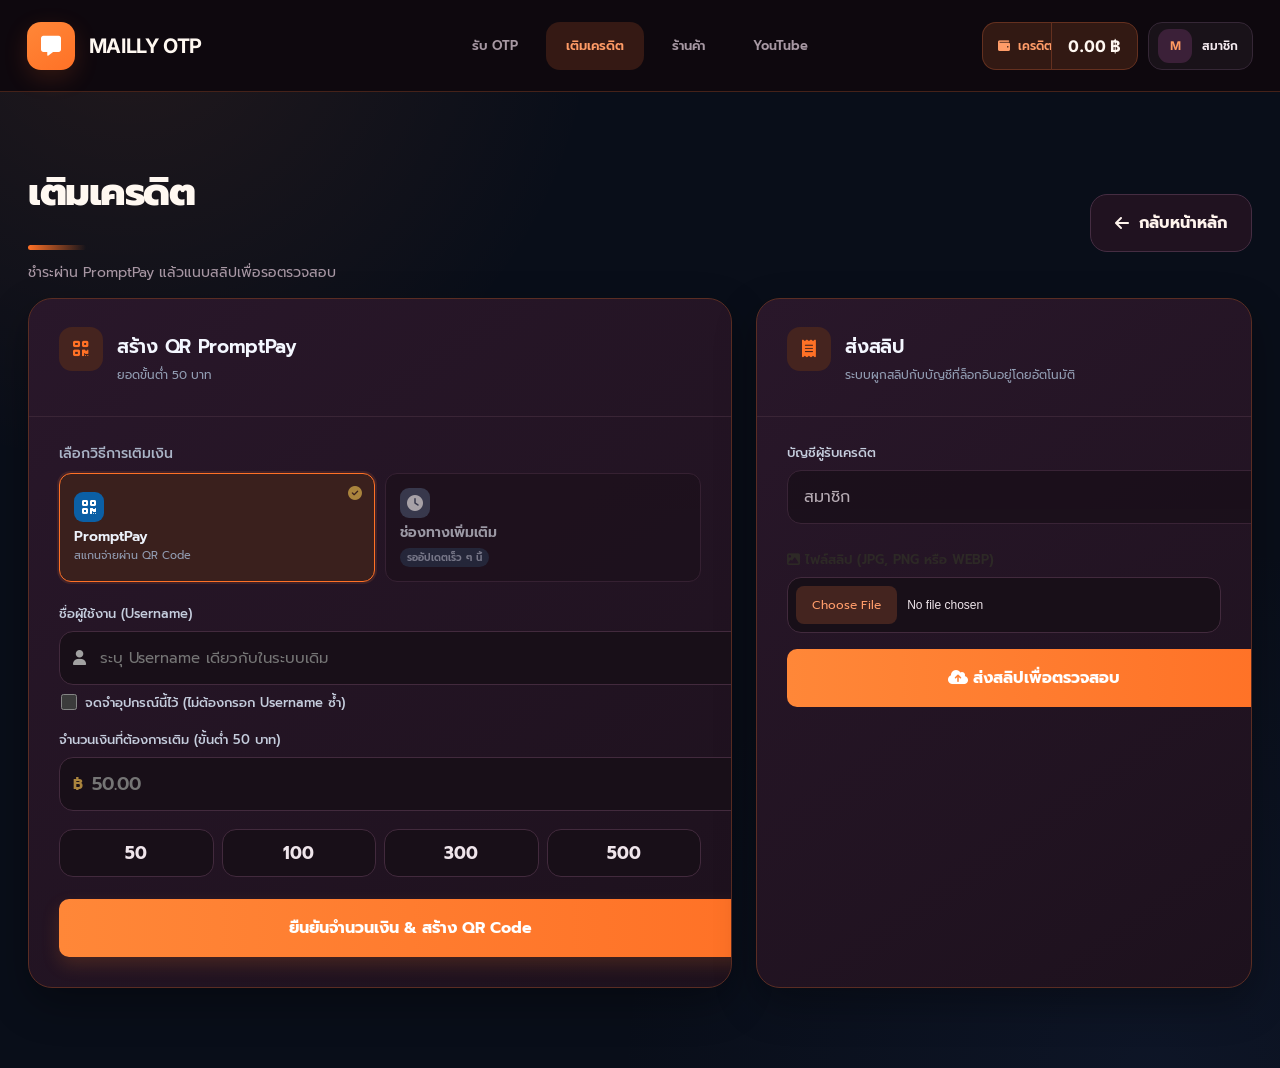
==== commit 582e34e0: "Add files via upload" ====
--- a/page2.html
+++ b/page2.html
@@ -195,15 +195,29 @@
   </style>
   <link rel="stylesheet" href="theme.css">
 </head>
-<body>
-
+<body class="reference-page topup-page">
+  <header class="reference-header">
+    <a class="reference-brand" href="index.html"><span><i class="fa-solid fa-message"></i></span><strong>MAILLY OTP</strong></a>
+    <nav class="reference-nav" aria-label="เมนูหลัก">
+      <a href="index.html">รับ OTP</a><a class="active" href="page2.html">เติมเครดิต</a><a href="shop.html">ร้านค้า</a><a href="youtube.html">YouTube</a>
+    </nav>
+    <div class="reference-account"><span class="reference-credit"><i class="fa-solid fa-wallet"></i> เครดิต</span><strong id="topupHeaderBalance">0.00 ฿</strong><span class="reference-user"><b id="topupHeaderAvatar">M</b><em id="topupHeaderUser">สมาชิก</em></span></div>
+  </header>
+
+  <main class="reference-main">
+    <section class="reference-hero">
+      <div><h1>เติมเครดิต</h1><i></i><p>ชำระผ่าน PromptPay แล้วแนบสลิปเพื่อรอตรวจสอบ</p></div>
+      <a class="reference-outline-button" href="index.html"><i class="fa-solid fa-arrow-left"></i> กลับหน้าหลัก</a>
+    </section>
+
+    <section class="topup-layout">
   <div class="topup-card">
     <div class="card-header">
       <div class="wallet-icon-box">
-        <i class="fa-solid fa-wallet"></i>
+        <i class="fa-solid fa-qrcode"></i>
       </div>
-      <h2>ระบบเติมเงินอัตโนมัติ</h2>
-      <p>เพิ่มเครดิตเข้าสู่บัญชี Mailly OTP ของคุณ</p>
+      <h2>สร้าง QR PromptPay</h2>
+      <p>ยอดขั้นต่ำ 50 บาท</p>
     </div>
 
     <div class="payment-method-group" aria-labelledby="paymentMethodLabel">
@@ -258,11 +272,27 @@
 
     <div id="resultMessage" class="alert-message hidden"></div>
 
-    <button type="button" onclick="backToMain()" class="btn btn-secondary">
-      <i class="fa-solid fa-arrow-left" style="font-size: 13px;"></i>
-      <span>ย้อนกลับไปหน้าหลัก</span>
+  </div>
+
+  <aside class="topup-card topup-slip-card">
+    <div class="card-header">
+      <div class="wallet-icon-box"><i class="fa-solid fa-receipt"></i></div>
+      <h2>ส่งสลิป</h2>
+      <p>ระบบผูกสลิปกับบัญชีที่ล็อกอินอยู่โดยอัตโนมัติ</p>
+    </div>
+    <div class="form-group slip-account-preview"><label>บัญชีผู้รับเครดิต</label><div id="topupAccountPreview">สมาชิก</div></div>
+    <div class="file-upload-box">
+      <label for="slipFile"><i class="fa-solid fa-image"></i> ไฟล์สลิป (JPG, PNG หรือ WEBP)</label>
+      <input type="file" id="slipFile" onchange="document.getElementById('modalResultMessage').classList.add('hidden')" accept="image/*" class="file-input-styled">
+    </div>
+    <div id="modalResultMessage" class="alert-message alert-error hidden"></div>
+    <button id="btnSubmit" onclick="submitTopup()" class="btn btn-success" disabled>
+      <span id="btnText"><i class="fa-solid fa-cloud-arrow-up"></i> ส่งสลิปเพื่อตรวจสอบ</span>
+      <div id="spinner" class="spinner hidden"></div>
     </button>
-  </div>
+  </aside>
+    </section>
+  </main>
 
   <div id="qrModal" class="modal-overlay hidden">
     <div style="position: absolute; inset: 0;" onclick="closeModal()"></div>
@@ -277,17 +307,6 @@
         <p class="account-holder">ชื่อบัญชีผู้รับ: ชนกานต์ ปีนะถา</p>
       </div>
       
-      <div class="file-upload-box">
-        <label for="slipFile"><i class="fa-solid fa-image" style="color: var(--success); margin-right: 4px;"></i> อัปโหลดรูปภาพสลิปโอนเงิน:</label>
-        <input type="file" id="slipFile" onchange="document.getElementById('modalResultMessage').classList.add('hidden')" accept="image/*" class="file-input-styled">
-      </div>
-
-      <div id="modalResultMessage" class="alert-message alert-error hidden" style="margin-top: 0; margin-bottom: 14px; padding: 10px; font-size: 13px;"></div>
-
-      <button id="btnSubmit" onclick="submitTopup()" class="btn btn-success">
-        <span id="btnText">อัปโหลด & ยืนยันสลิป</span>
-        <div id="spinner" class="spinner hidden"></div>
-      </button>
     </div>
   </div>
 
@@ -305,6 +324,23 @@
       if (savedUser) {
         document.getElementById('username').value = savedUser;
         document.getElementById('rememberMe').checked = true;
+        document.getElementById('topupHeaderUser').textContent = savedUser;
+        document.getElementById('topupHeaderAvatar').textContent = savedUser.charAt(0).toUpperCase();
+        document.getElementById('topupAccountPreview').textContent = savedUser;
+      }
+      const sessionToken = localStorage.getItem(STORAGE_TOKEN) || '';
+      if (sessionToken) {
+        fetch(API_URL, { method: 'POST', body: JSON.stringify({ action: 'getSessionUser', payload: { token: sessionToken } }) })
+          .then(response => response.json())
+          .then(result => {
+            if (!result || !result.success || !result.user) return;
+            const liveUser = result.user.username || savedUser || 'สมาชิก';
+            const liveBalance = result.user.balance ?? result.user.credit ?? 0;
+            document.getElementById('topupHeaderUser').textContent = liveUser;
+            document.getElementById('topupHeaderAvatar').textContent = liveUser.charAt(0).toUpperCase();
+            document.getElementById('topupHeaderBalance').textContent = Number(liveBalance).toFixed(2) + ' ฿';
+            document.getElementById('topupAccountPreview').textContent = liveUser;
+          }).catch(() => {});
       }
     });
 
@@ -318,7 +354,11 @@
     }
 
     function setAmount(value) { document.getElementById('amount').value = value; handleInputChange(); }
-    function handleInputChange() { document.getElementById('resultMessage').classList.add('hidden'); }
+    function handleInputChange() {
+      document.getElementById('resultMessage').classList.add('hidden');
+      const typedUser = document.getElementById('username').value.trim();
+      if (typedUser) document.getElementById('topupAccountPreview').textContent = typedUser;
+    }
     function openModal() {
       const modal = document.getElementById('qrModal');
       document.getElementById('modalResultMessage').classList.add('hidden'); 
@@ -366,6 +406,7 @@
         btnGenerateQR.disabled = false;
         btnQRText.innerText = 'ยืนยันจำนวนเงิน & สร้าง QR Code';
         qrSpinner.classList.add('hidden');
+        document.getElementById('btnSubmit').disabled = false;
         openModal();
       }, 1000);
     }
@@ -425,6 +466,7 @@
               showResult(response.message + '<br>ยอดเงินคงเหลือใหม่: ' + response.newCredit + ' ฿', 'success');
               document.getElementById('amount').value = '';
               fileInput.value = '';
+              document.getElementById('btnSubmit').disabled = true;
             } else {
               showModalResult(response.message, 'error');
             }
--- a/theme.css
+++ b/theme.css
@@ -30,7 +30,7 @@
 #appScreen .balance-chip strong { color: #ffaf75; }
 #appScreen .user-button, #appScreen .logout { color: #e8ecfa; background: rgba(255,255,255,.07); border-color: rgba(255,255,255,.11); }
 #appScreen .avatar { background: #ff8240; color: #fff; }
-.login-stats { display:grid; grid-template-columns:repeat(2,minmax(0,1fr)); gap:13px; margin-top:32px; max-width:600px; }.login-stat { position:relative; min-height:114px; overflow:hidden; padding:19px 22px; border:1px solid #dde4ef; border-top:5px solid #3c72e7; border-radius:17px; background:rgba(255,255,255,.84); box-shadow:0 10px 22px rgba(37,65,118,.045); }.login-stat::after { position:absolute; right:-16px; bottom:-23px; color:#edf3ff; font:900 78px/1 "Font Awesome 6 Free"; }.login-stat.service-stat::after { content:"\\f0e7"; }.login-stat.order-stat::after { content:"\\f07a"; }.login-stat.member-stat::after { content:"\\f0c0"; }.login-stat.rate-stat::after { content:"\\f058"; }.login-stat-icon { position:relative; z-index:1; display:none; }.login-stat strong { position:relative; z-index:1; display:block; color:#3774e5; font:800 clamp(31px,4vw,48px)/1 Inter,Prompt,sans-serif; letter-spacing:-.07em; }.login-stat > span:last-child { position:relative; z-index:1; display:block; margin-top:7px; color:#5f6675; font-size:15px; font-weight:700; }
+.login-stats { display:grid; grid-template-columns:repeat(2,minmax(0,1fr)); gap:13px; margin-top:32px; max-width:600px; }.login-stat { position:relative; min-height:114px; overflow:hidden; padding:19px 22px; border:1px solid #dde4ef; border-top:5px solid #3c72e7; border-radius:17px; background:rgba(255,255,255,.84); box-shadow:0 10px 22px rgba(37,65,118,.045); }.login-stat::after { position:absolute; right:-16px; bottom:-23px; color:#edf3ff; font:900 78px/1 "Font Awesome 6 Free"; }.login-stat.service-stat::after { content:"\\f0e7"; }.login-stat.order-stat::after { content:"\\f07a"; }.login-stat.member-stat::after { content:"\\f0c0"; }.login-stat.rate-stat::after { content:"\\f058"; }.login-stat-icon { position:relative; z-index:1; display:none; }.login-stat strong { position:relative; z-index:1; display:block; color:#3774e5; font-family:Inter,Prompt,sans-serif; font-size:clamp(32px,4vw,47px); font-weight:800; line-height:1.08; letter-spacing:-.035em; font-variant-numeric:tabular-nums lining-nums; font-feature-settings:"tnum" 1,"lnum" 1; }.login-stat > span:last-child { position:relative; z-index:1; display:block; margin-top:8px; color:#5f6675; font-family:Prompt,Inter,sans-serif; font-size:14px; font-weight:600; line-height:1.45; letter-spacing:.01em; }
 #appScreen .recent-sales-bar { position: relative; z-index: 18; overflow: hidden; border-bottom: 1px solid #e5e9f1; background: #fff; box-shadow: 0 5px 15px rgba(24,34,65,.04); }
 .recent-sales-inner { display: flex; align-items: stretch; width: min(100%,1380px); min-height: 58px; margin: 0 auto; }
 .recent-sales-title { display: flex; flex: 0 0 auto; align-items: center; gap: 9px; padding: 0 25px; color: #202946; border-right: 1px solid #e9ecf3; font: 800 13px Prompt,Inter,sans-serif; white-space: nowrap; }
@@ -413,3 +413,166 @@
 body:has(.topup-card) .payment-method__badge { background:#263248; color:#aeb8ca; }
 body:has(.topup-card) .file-input-styled { border-color:#344057; background:#101827; color:#aeb8ca; }
 body:has(.topup-card) .qr-container { border-color:#344057; background:#fff; }
+
+/* Reference layout — unified Mailly dark dashboard */
+:root {
+  --reference-bg:#0b0710;
+  --reference-header:#100a10;
+  --reference-panel:#211222;
+  --reference-panel-2:#2a1729;
+  --reference-line:#5a2d23;
+  --reference-line-soft:#3a2536;
+  --reference-text:#fff8f1;
+  --reference-muted:#a897a4;
+  --reference-orange:#ff7126;
+  --reference-orange-2:#ff8738;
+}
+
+.reference-header,
+#appScreen .topbar {
+  position:sticky; top:0; z-index:50; width:100%; min-height:92px; padding:0 clamp(24px,2.1vw,44px);
+  display:grid; grid-template-columns:minmax(230px,1fr) auto minmax(330px,1fr); align-items:center; gap:28px;
+  background:rgba(15,9,15,.98) !important; border-bottom:1px solid #452219 !important;
+  box-shadow:none !important; backdrop-filter:blur(18px);
+}
+.reference-header-inner { display:contents; }
+.reference-brand,
+#appScreen .topbar .logo { display:flex; align-items:center; gap:14px; color:var(--reference-text) !important; text-decoration:none; font:800 20px Inter,Prompt,sans-serif; letter-spacing:-.4px; white-space:nowrap; }
+.reference-brand > span,
+#appScreen .topbar .logo-mark { display:grid; place-items:center; width:48px; height:48px; border-radius:14px; color:#fff; background:linear-gradient(145deg,var(--reference-orange-2),var(--reference-orange)) !important; font-size:20px; box-shadow:0 8px 24px rgba(255,104,35,.16); }
+.reference-brand strong { color:var(--reference-text); }
+.reference-nav,
+#appScreen .desktop-nav { display:flex; align-items:center; justify-content:center; gap:8px; }
+.reference-nav a,
+#appScreen .desktop-nav a { min-height:48px; padding:0 20px; display:flex; align-items:center; border-radius:14px; color:#a798a3; text-decoration:none; font:600 13px Prompt,Inter,sans-serif; white-space:nowrap; transition:.18s ease; }
+.reference-nav a:hover,
+.reference-nav a.active,
+#appScreen .desktop-nav a:hover,
+#appScreen .desktop-nav a.active { color:#ff9b66; background:#351914; }
+.reference-account,
+#appScreen .nav-actions { justify-self:end; display:flex; align-items:center; gap:10px; }
+.reference-account > strong,
+#appScreen .balance-chip { min-height:48px; display:flex; align-items:center; padding:0 16px; border:1px solid #64301f !important; border-radius:14px; background:#321913 !important; color:#fff8f1 !important; font:750 16px Inter,Prompt,sans-serif; }
+.reference-credit { min-height:48px; margin-right:-11px; padding:0 0 0 15px; display:flex; align-items:center; gap:8px; color:#ff9c68; border:1px solid #64301f; border-right:0; border-radius:14px 0 0 14px; background:#321913; font-size:12px; font-weight:600; }
+.reference-account > .reference-credit + strong { border-left:0; border-radius:0 14px 14px 0; }
+.reference-user,
+#appScreen .user-button { min-height:48px; padding:0 14px 0 9px; display:flex; align-items:center; gap:10px; border:1px solid #352736 !important; border-radius:14px; background:#191219 !important; color:#f3e9ee !important; }
+.reference-user b,
+#appScreen .avatar { width:34px; height:34px; display:grid; place-items:center; border-radius:11px; background:#3b2038; color:#ff9a61; font:700 12px Inter,sans-serif; }
+.reference-user em { font-style:normal; font-size:12px; font-weight:600; }
+#appScreen .logout { width:42px; height:42px; background:#191219 !important; border-color:#352736 !important; color:#aa99a5; }
+
+.reference-page,
+body:has(#productGrid),
+body:has(#login-page),
+#appScreen { min-height:100vh; background:
+  radial-gradient(circle at 8% 6%,rgba(94,28,21,.30),transparent 32%),
+  radial-gradient(circle at 92% 22%,rgba(83,20,62,.22),transparent 32%),
+  var(--reference-bg) !important; color:var(--reference-text) !important; }
+.reference-main,
+body:has(#productGrid) main { width:min(calc(100% - 56px),1440px) !important; max-width:1440px !important; margin:0 auto !important; padding:56px 0 80px; }
+.reference-hero { min-height:150px; display:flex; align-items:center; justify-content:space-between; gap:24px; }
+.reference-hero h1 { margin:0; color:var(--reference-text) !important; font:750 clamp(32px,3vw,46px) Prompt,Inter,sans-serif !important; letter-spacing:-1.5px !important; }
+.reference-hero > div > i { display:block; width:58px; height:5px; margin:24px 0 12px; border-radius:99px; background:linear-gradient(90deg,var(--reference-orange),rgba(255,113,38,0)); }
+.reference-hero p { margin:0; color:var(--reference-muted) !important; font-size:14px !important; }
+.reference-outline-button { min-height:58px; padding:0 24px; display:inline-flex; align-items:center; justify-content:center; gap:10px; border:1px solid #452d42; border-radius:17px; background:#201220; color:#fff4ed; text-decoration:none; font:650 16px Prompt,Inter,sans-serif; cursor:pointer; }
+
+/* Main OTP page */
+#appScreen .recent-sales-bar,
+#appScreen .quick-menu { display:none !important; }
+#appScreen .main { width:min(calc(100% - 56px),1440px); margin:0 auto; padding:52px 0 80px; }
+#appScreen .welcome { min-height:130px; }
+#appScreen .welcome h1 { font-size:clamp(30px,3vw,44px); letter-spacing:-1.2px; }
+#appScreen .purchase-layout { gap:24px; }
+#appScreen .card,
+.active-orders-panel { border:1px solid var(--reference-line) !important; border-radius:24px !important; background:linear-gradient(145deg,rgba(42,23,41,.98),rgba(30,17,30,.98)) !important; box-shadow:0 18px 44px rgba(0,0,0,.18) !important; }
+#appScreen .card-head { border-bottom:1px solid var(--reference-line-soft) !important; background:transparent !important; }
+#appScreen .icon-box { background:#42231f; color:var(--reference-orange); }
+.card-search,
+.choice-card,
+.provider-option,
+.active-order { background:#1b101a !important; border-color:#402a3e !important; }
+.choice-card:hover,.provider-option:hover { border-color:#8a4632 !important; }
+.choice-card.selected,.provider-option.selected { background:#351d1b !important; border-color:var(--reference-orange) !important; }
+.provider-buy,.primary { background:linear-gradient(90deg,var(--reference-orange-2),var(--reference-orange)) !important; }
+
+/* Top-up page */
+body.reference-page.topup-page { display:block; padding:0; align-items:initial; justify-content:initial; }
+.topup-layout { display:grid; grid-template-columns:minmax(0,1.42fr) minmax(390px,1fr); gap:24px; align-items:stretch; }
+body:has(.topup-card) .topup-card { width:100%; max-width:none; min-height:465px; padding:0; overflow:hidden; border:1px solid var(--reference-line) !important; border-radius:24px; background:linear-gradient(145deg,#29172a,#1d111d) !important; }
+body:has(.topup-card) .card-header { min-height:118px; margin:0; padding:28px 30px; display:grid; grid-template-columns:44px 1fr; grid-template-rows:auto auto; column-gap:14px; text-align:left; border-bottom:1px solid var(--reference-line-soft); }
+body:has(.topup-card) .wallet-icon-box { grid-row:1/3; width:44px; height:44px; margin:0; border-radius:13px; background:#45241f; color:var(--reference-orange); font-size:18px; }
+body:has(.topup-card) .card-header h2 { align-self:end; font-size:19px; }
+body:has(.topup-card) .card-header p { align-self:start; margin-top:5px; font-size:12px; }
+body:has(.topup-card) .payment-method-group,
+body:has(.topup-card) .form-group,
+body:has(.topup-card) .amount-grid,
+body:has(.topup-card) .topup-card > .btn,
+body:has(.topup-card) .topup-card > .alert-message,
+body:has(.topup-card) .file-upload-box { margin-left:30px; margin-right:30px; }
+body:has(.topup-card) .payment-method-group { margin-top:26px; }
+body:has(.topup-card) .payment-methods { grid-template-columns:repeat(2,minmax(0,1fr)); }
+body:has(.topup-card) .payment-method { background:#1b101a; border-color:#432a3d; }
+body:has(.topup-card) .payment-method.is-selected { background:#3a201d; border-color:var(--reference-orange); }
+body:has(.topup-card) .form-input,
+body:has(.topup-card) .btn-amount-choice,
+body:has(.topup-card) .file-input-styled,
+.slip-account-preview > div { min-height:54px; border:1px solid #422a3d !important; border-radius:14px; background:#180f18 !important; color:#efe5eb !important; }
+body:has(.topup-card) .amount-grid { margin-bottom:22px; }
+body:has(.topup-card) .btn-amount-choice { min-height:48px; font-size:17px; font-weight:700; }
+body:has(.topup-card) .btn-primary,
+body:has(.topup-card) .btn-success { min-height:58px; margin-bottom:30px; background:linear-gradient(90deg,var(--reference-orange-2),var(--reference-orange)); font-weight:700; font-size:16px; }
+.topup-slip-card .file-upload-box { margin-top:26px; padding-top:0; border:0; }
+.slip-account-preview { margin-top:26px; }
+.slip-account-preview > div { display:flex; align-items:center; padding:0 16px; opacity:.72; }
+body:has(.topup-card) .file-input-styled { padding:8px; }
+body:has(.topup-card) .file-input-styled::file-selector-button { min-height:38px; padding:0 16px; background:#44241f; color:#ff9d6b; }
+body:has(.topup-card) .modal-box { background:#221422; border-color:var(--reference-line); }
+
+/* Shop page */
+body:has(#productGrid) { padding-bottom:70px !important; }
+body:has(#productGrid) .reference-header { background:rgba(15,9,15,.98) !important; border-color:#452219 !important; }
+body:has(#productGrid) .reference-header .reference-brand strong { color:var(--reference-text) !important; }
+body:has(#productGrid) .reference-header .reference-account { justify-self:end; }
+.shop-hero { margin-bottom:20px !important; text-align:left !important; }
+body:has(#productGrid) main > .flex.justify-center { justify-content:flex-end !important; margin-top:-80px; margin-bottom:46px !important; }
+body:has(#productGrid) main > .flex.justify-center > div { background:transparent !important; border:0 !important; box-shadow:none !important; }
+body:has(#productGrid) #shopViewSection { min-height:130px; padding:52px 30px; border:1px solid var(--reference-line); border-radius:24px; background:linear-gradient(145deg,#29172a,#1e121e); }
+body:has(#productGrid) #shopViewSection > .flex { margin-bottom:35px !important; }
+body:has(#productGrid) .glass-card { background:#251625 !important; border-color:#503047 !important; }
+body:has(#productGrid) .premium-card:hover { border-color:#8a4632 !important; }
+
+/* YouTube page */
+body:has(#login-page) { align-items:stretch !important; }
+body:has(#login-page) .youtube-header { flex:none; }
+body:has(#login-page) #login-page { min-height:calc(100vh - 92px); }
+body:has(#login-page) #dashboard-page { width:min(calc(100% - 56px),1440px) !important; max-width:1440px !important; padding:54px 0 80px !important; }
+body:has(#login-page) #dashboard-page::before { content:"YouTube Premium"; display:block; margin-bottom:42px; color:var(--reference-text); font:750 clamp(34px,3vw,48px) Prompt,Inter,sans-serif; letter-spacing:-1.5px; }
+body:has(#login-page) #dashboard-page .bg-white,
+body:has(#login-page) #dashboard-page [class*="glass-card"] { background:linear-gradient(145deg,#29172a,#1e121e) !important; border-color:var(--reference-line) !important; }
+body:has(#login-page) #dashboard-page .bg-red-600,
+body:has(#login-page) #dashboard-page button.bg-red-600 { background:linear-gradient(90deg,var(--reference-orange-2),var(--reference-orange)) !important; }
+
+@media (max-width:1050px) {
+  .reference-header,#appScreen .topbar { grid-template-columns:1fr auto; min-height:78px; }
+  .reference-nav,#appScreen .desktop-nav { grid-column:1/-1; grid-row:2; width:100%; padding:5px 0 9px; order:3; }
+  .reference-header { padding-top:10px; }
+  .topup-layout { grid-template-columns:1fr; }
+}
+@media (max-width:700px) {
+  .reference-header,#appScreen .topbar { padding:10px 14px 0; gap:8px; }
+  .reference-brand,#appScreen .topbar .logo { font-size:16px; gap:9px; }
+  .reference-brand > span,#appScreen .topbar .logo-mark { width:38px; height:38px; border-radius:11px; font-size:16px; }
+  .reference-account .reference-credit,.reference-account > strong,#appScreen .balance-chip span { display:none; }
+  .reference-user em,#appScreen .user-button > span:last-child { display:none; }
+  .reference-nav,#appScreen .desktop-nav { overflow-x:auto; justify-content:flex-start; }
+  .reference-nav a,#appScreen .desktop-nav a { min-height:40px; padding:0 15px; font-size:12px; }
+  .reference-main,body:has(#productGrid) main,#appScreen .main,body:has(#login-page) #dashboard-page { width:min(calc(100% - 24px),1440px) !important; padding-top:30px !important; }
+  .reference-hero { min-height:130px; align-items:flex-start; flex-direction:column; }
+  .reference-hero h1 { font-size:34px !important; }
+  .reference-outline-button { min-height:48px; font-size:13px; }
+  body:has(.topup-card) .card-header,body:has(.topup-card) .payment-method-group,body:has(.topup-card) .form-group,body:has(.topup-card) .amount-grid,body:has(.topup-card) .topup-card > .btn,body:has(.topup-card) .topup-card > .alert-message,body:has(.topup-card) .file-upload-box { margin-left:18px; margin-right:18px; }
+  body:has(.topup-card) .card-header { margin:0; padding:22px 18px; }
+  body:has(#productGrid) main > .flex.justify-center { margin-top:0; justify-content:flex-start !important; }
+  body:has(#productGrid) #shopViewSection { padding:24px 16px; }
+}
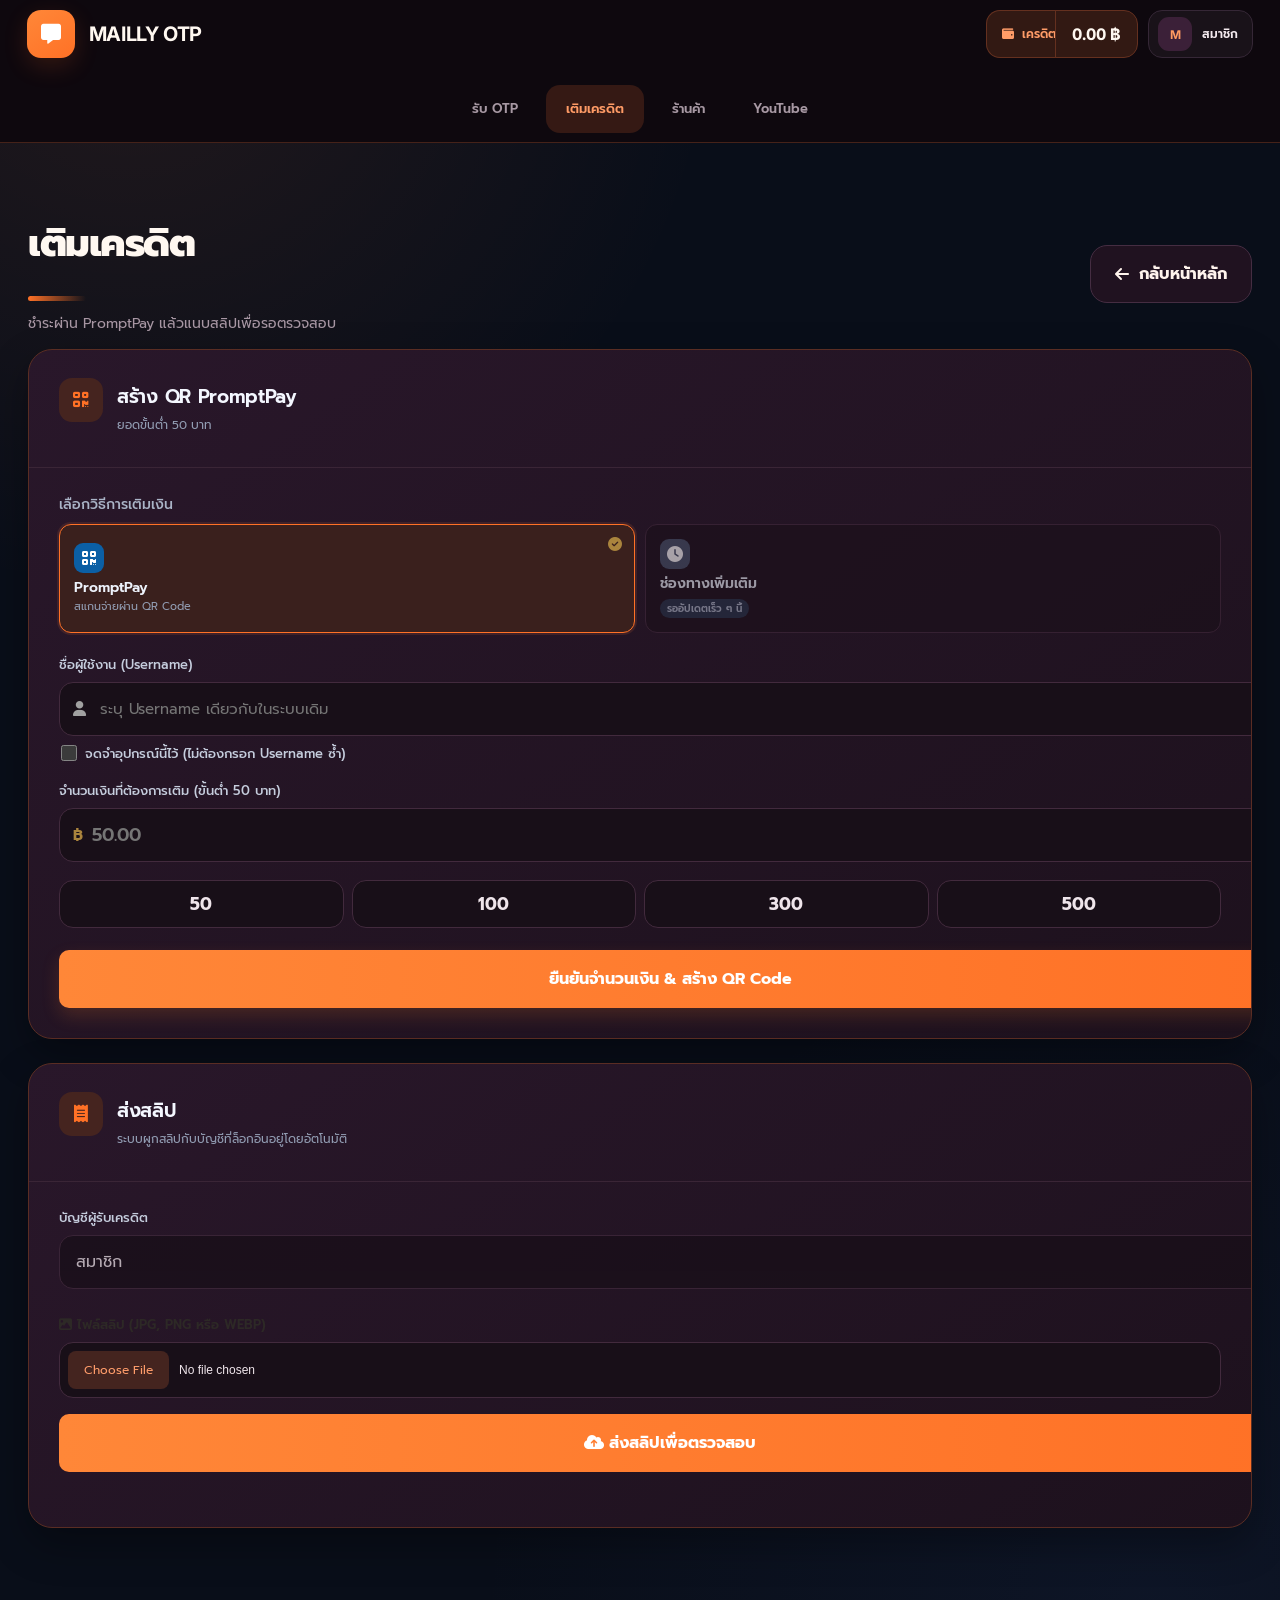
==== commit da98fa74: "Add files via upload" ====
--- a/page2.html
+++ b/page2.html
@@ -178,6 +178,18 @@
     .modal-overlay.show .modal-box { transform: scale(1); }
     .modal-close-btn { position: absolute; top: 16px; right: 16px; background: none; border: none; font-size: 22px; cursor: pointer; color: var(--text-muted); }
 
+    .maintenance-modal-box { max-width: 460px; padding: 34px 30px 28px; text-align: center; overflow: hidden; }
+    .maintenance-modal-box::before { content: ''; position: absolute; inset: 0 0 auto; height: 4px; background: linear-gradient(90deg, #ff9a4b, #ff7126); }
+    .maintenance-icon { width: 70px; height: 70px; margin: 4px auto 20px; display: grid; place-items: center; border: 1px solid rgba(255, 135, 56, .42); border-radius: 22px; background: linear-gradient(145deg, rgba(255, 135, 56, .22), rgba(255, 113, 38, .08)); color: #ff9c68; font-size: 29px; box-shadow: 0 14px 34px rgba(255, 113, 38, .14); }
+    .maintenance-modal-box h2 { margin: 0 0 11px; color: #fff8f1; font-size: 22px; font-weight: 750; }
+    .maintenance-modal-box p { margin: 0; color: #b8a9b3; font-size: 14px; line-height: 1.75; }
+    .maintenance-line { margin-top: 16px !important; color: #fff3eb !important; }
+    .maintenance-line strong { color: #ff9c68; font-family: Inter, Prompt, sans-serif; }
+    .maintenance-actions { margin-top: 24px; display: grid; grid-template-columns: 1fr 1fr; gap: 10px; }
+    .maintenance-actions a, .maintenance-actions button { min-height: 48px; display: inline-flex; align-items: center; justify-content: center; gap: 8px; border-radius: 14px; font-family: Prompt, sans-serif; font-size: 13px; font-weight: 700; text-decoration: none; cursor: pointer; }
+    .maintenance-contact { border: 0; background: linear-gradient(90deg, #ff8738, #ff7126); color: #fff; box-shadow: 0 10px 24px rgba(255, 113, 38, .2); }
+    .maintenance-dismiss { border: 1px solid #4b3045; background: #1b111b; color: #c9bbc4; }
+
     .qr-title { font-size: 15px; font-weight: 600; color: var(--text-main); margin: 8px 0 12px 0; }
     .qr-container { background: #FFF; padding: 12px; border-radius: 16px; display: inline-block; border: 1px solid var(--border-color); }
     .qr-image { width: 190px; height: 190px; margin: 0 auto; display: block; object-fit: contain; }
@@ -310,10 +322,26 @@
     </div>
   </div>
 
+  <div id="maintenanceModal" class="modal-overlay hidden" role="dialog" aria-modal="true" aria-labelledby="maintenanceTitle">
+    <div style="position: absolute; inset: 0;" onclick="closeMaintenanceModal()"></div>
+    <div class="modal-box maintenance-modal-box">
+      <button type="button" onclick="closeMaintenanceModal()" class="modal-close-btn" aria-label="ปิด"><i class="fa-solid fa-xmark"></i></button>
+      <div class="maintenance-icon"><i class="fa-solid fa-screwdriver-wrench"></i></div>
+      <h2 id="maintenanceTitle">ระบบอยู่ระหว่างปรับปรุง</h2>
+      <p>ระบบอยู่ระหว่างปรับปรุงชั่วคราว<br>โปรดติดต่อแอดมิน</p>
+      <p class="maintenance-line">Line <strong>@418xiejk</strong></p>
+      <div class="maintenance-actions">
+        <button type="button" class="maintenance-dismiss" onclick="closeMaintenanceModal()">ปิดหน้าต่าง</button>
+        <a class="maintenance-contact" href="https://line.me/R/ti/p/@418xiejk" target="_blank" rel="noopener"><i class="fa-brands fa-line"></i> ติดต่อแอดมิน</a>
+      </div>
+    </div>
+  </div>
+
   <script>
     const API_URL = "https://script.google.com/macros/s/AKfycbylTtyGdABfeygPHEf7KsWD_cVz5bGtaXt_eGLMhU_y6MFs7iQ_-Z914Pm2-parIkaE/exec";
     const PROMPTPAY_ID = "0633390911"; 
     const STORAGE_TOKEN = "mailly_session_token";
+    const TOPUP_MAINTENANCE_MODE = true;
     let selectedPaymentMethod = 'promptpay';
 
     window.addEventListener('DOMContentLoaded', () => {
@@ -371,6 +399,18 @@
       setTimeout(() => modal.classList.add('hidden'), 300);
     }
 
+    function openMaintenanceModal() {
+      const modal = document.getElementById('maintenanceModal');
+      modal.classList.remove('hidden');
+      setTimeout(() => modal.classList.add('show'), 10);
+    }
+
+    function closeMaintenanceModal() {
+      const modal = document.getElementById('maintenanceModal');
+      modal.classList.remove('show');
+      setTimeout(() => modal.classList.add('hidden'), 300);
+    }
+
     function confirmAndGenerateQR() {
       const username = document.getElementById('username').value.trim();
       const amount = document.getElementById('amount').value.trim();
@@ -412,6 +452,11 @@
     }
 
     function submitTopup() {
+      if (TOPUP_MAINTENANCE_MODE) {
+        openMaintenanceModal();
+        return;
+      }
+
       const sessionToken = localStorage.getItem(STORAGE_TOKEN) || '';
       if (!sessionToken) {
         showModalResult('กรุณาเข้าสู่ระบบจากหน้าหลักก่อนเติมเงินครับ', 'error');
@@ -501,5 +546,6 @@
 
     function backToMain() { window.location.href = 'index.html'; }
   </script>
+  <script src="maintenance.js"></script>
 </body>
 </html>
--- a/theme.css
+++ b/theme.css
@@ -431,7 +431,7 @@
 .reference-header,
 #appScreen .topbar {
   position:sticky; top:0; z-index:50; width:100%; min-height:92px; padding:0 clamp(24px,2.1vw,44px);
-  display:grid; grid-template-columns:minmax(230px,1fr) auto minmax(330px,1fr); align-items:center; gap:28px;
+  display:grid; grid-template-columns:minmax(210px,1fr) auto minmax(0,1fr); align-items:center; gap:clamp(14px,1.7vw,28px);
   background:rgba(15,9,15,.98) !important; border-bottom:1px solid #452219 !important;
   box-shadow:none !important; backdrop-filter:blur(18px);
 }
@@ -450,9 +450,11 @@
 #appScreen .desktop-nav a:hover,
 #appScreen .desktop-nav a.active { color:#ff9b66; background:#351914; }
 .reference-account,
-#appScreen .nav-actions { justify-self:end; display:flex; align-items:center; gap:10px; }
+#appScreen .nav-actions { min-width:0; justify-self:end; display:flex; align-items:center; gap:10px; }
 .reference-account > strong,
-#appScreen .balance-chip { min-height:48px; display:flex; align-items:center; padding:0 16px; border:1px solid #64301f !important; border-radius:14px; background:#321913 !important; color:#fff8f1 !important; font:750 16px Inter,Prompt,sans-serif; }
+#appScreen .balance-chip { min-height:48px; display:flex; align-items:center; padding:0 16px; border:1px solid #64301f !important; border-radius:14px; background:#321913 !important; color:#fff8f1 !important; font:750 16px Inter,Prompt,sans-serif; white-space:nowrap; font-variant-numeric:tabular-nums; }
+.reference-account > strong { min-width:0; max-width:150px; overflow:hidden; text-overflow:ellipsis; }
+#appScreen .balance-chip strong { white-space:nowrap; }
 .reference-credit { min-height:48px; margin-right:-11px; padding:0 0 0 15px; display:flex; align-items:center; gap:8px; color:#ff9c68; border:1px solid #64301f; border-right:0; border-radius:14px 0 0 14px; background:#321913; font-size:12px; font-weight:600; }
 .reference-account > .reference-credit + strong { border-left:0; border-radius:0 14px 14px 0; }
 .reference-user,
@@ -460,7 +462,22 @@
 .reference-user b,
 #appScreen .avatar { width:34px; height:34px; display:grid; place-items:center; border-radius:11px; background:#3b2038; color:#ff9a61; font:700 12px Inter,sans-serif; }
 .reference-user em { font-style:normal; font-size:12px; font-weight:600; }
+.reference-user em,
+#appScreen .user-button > span:last-child { min-width:0; max-width:120px; overflow:hidden; text-overflow:ellipsis; white-space:nowrap; }
+.reference-header-inner > .flex { min-width:0; justify-self:end; flex-wrap:nowrap; }
+#adminPanelBtn { flex:0 0 auto; white-space:nowrap; }
 #appScreen .logout { width:42px; height:42px; background:#191219 !important; border-color:#352736 !important; color:#aa99a5; }
+
+/* Temporary maintenance notice for Shop and YouTube navigation */
+.feature-maintenance-overlay { position:fixed; inset:0; z-index:120; padding:20px; display:flex; align-items:center; justify-content:center; background:rgba(5,3,8,.82); opacity:0; pointer-events:none; transition:opacity .22s ease; backdrop-filter:blur(9px); }
+.feature-maintenance-overlay.is-open { opacity:1; pointer-events:auto; }
+.feature-maintenance-dialog { position:relative; width:min(100%,430px); padding:36px 28px 28px; overflow:hidden; border:1px solid #633527; border-radius:24px; background:linear-gradient(145deg,#2a1729,#1b101b); box-shadow:0 26px 70px rgba(0,0,0,.46); text-align:center; transform:translateY(12px) scale(.97); transition:transform .22s ease; }
+.feature-maintenance-overlay.is-open .feature-maintenance-dialog { transform:translateY(0) scale(1); }
+.feature-maintenance-dialog::before { content:''; position:absolute; inset:0 0 auto; height:4px; background:linear-gradient(90deg,var(--reference-orange-2),var(--reference-orange)); }
+.feature-maintenance-icon { width:68px; height:68px; margin:0 auto 20px; display:grid; place-items:center; border:1px solid rgba(255,135,56,.4); border-radius:21px; background:linear-gradient(145deg,rgba(255,135,56,.22),rgba(255,113,38,.07)); color:#ff9c68; font-size:28px; box-shadow:0 14px 34px rgba(255,113,38,.13); }
+.feature-maintenance-dialog h2 { margin:0 0 10px; color:#fff8f1; font:750 22px Prompt,Inter,sans-serif; }
+.feature-maintenance-dialog p { margin:0; color:#c0b0ba; font:500 15px/1.75 Prompt,Inter,sans-serif; }
+.feature-maintenance-close { width:100%; min-height:50px; margin-top:24px; border:0; border-radius:14px; background:linear-gradient(90deg,var(--reference-orange-2),var(--reference-orange)); color:#fff; font:700 14px Prompt,Inter,sans-serif; cursor:pointer; box-shadow:0 10px 24px rgba(255,113,38,.2); }
 
 .reference-page,
 body:has(#productGrid),
@@ -481,6 +498,34 @@
 #appScreen .recent-sales-bar,
 #appScreen .quick-menu { display:none !important; }
 #appScreen .main { width:min(calc(100% - 56px),1440px); margin:0 auto; padding:52px 0 80px; }
+.otp-business-banner { min-height:76px; margin:0 0 38px; padding:12px 14px 12px 20px; display:flex; align-items:center; justify-content:space-between; gap:18px; border:1px solid #693525; border-radius:18px; background:linear-gradient(105deg,rgba(67,31,25,.88),rgba(38,20,36,.92)); color:#fff5ee; box-shadow:0 14px 34px rgba(0,0,0,.16); }
+.otp-business-banner-copy { min-width:0; display:flex; align-items:center; gap:13px; }
+.otp-business-banner-icon { flex:0 0 auto; width:38px; height:38px; display:grid; place-items:center; border-radius:12px; background:#47251f; color:#ff9c68; font-size:15px; }
+.otp-business-banner strong { font:700 clamp(14px,1.35vw,18px) Prompt,Inter,sans-serif; }
+.otp-package-open { flex:0 0 auto; min-height:46px; padding:0 20px; display:inline-flex; align-items:center; justify-content:center; gap:9px; border:1px solid rgba(255,164,104,.42); border-radius:13px; background:linear-gradient(90deg,var(--reference-orange-2),var(--reference-orange)); color:#fff; font:700 13px Prompt,Inter,sans-serif; cursor:pointer; box-shadow:0 10px 24px rgba(255,113,38,.2); transition:transform .18s ease,box-shadow .18s ease; }
+.otp-package-open:hover { transform:translateY(-2px); box-shadow:0 14px 30px rgba(255,113,38,.28); }
+.otp-package-open i { font-size:11px; }
+body.package-modal-open { overflow:hidden; }
+.otp-package-overlay { position:fixed; inset:0; z-index:130; padding:24px; display:flex; align-items:center; justify-content:center; background:rgba(5,3,8,.86); opacity:0; visibility:hidden; pointer-events:none; transition:opacity .22s ease,visibility .22s ease; backdrop-filter:blur(10px); }
+.otp-package-overlay.is-open { opacity:1; visibility:visible; pointer-events:auto; }
+.otp-package-dialog { position:relative; width:min(100%,980px); max-height:calc(100vh - 48px); padding:38px; overflow:auto; border:1px solid #633527; border-radius:26px; background:linear-gradient(145deg,#2a1729,#170e18); box-shadow:0 30px 90px rgba(0,0,0,.55); transform:translateY(14px) scale(.98); transition:transform .22s ease; }
+.otp-package-overlay.is-open .otp-package-dialog { transform:translateY(0) scale(1); }
+.otp-package-dialog::before { content:''; position:absolute; inset:0 0 auto; height:4px; background:linear-gradient(90deg,var(--reference-orange-2),var(--reference-orange)); }
+.otp-package-close { position:absolute; top:18px; right:18px; width:42px; height:42px; display:grid; place-items:center; border:1px solid #4d3545; border-radius:13px; background:#201420; color:#cdbbc7; cursor:pointer; }
+.otp-package-heading { max-width:650px; margin:0 auto 30px; padding:0 40px; text-align:center; }
+.otp-package-kicker { display:block; margin-bottom:8px; color:#ff9360; font:700 11px/1.4 Inter,Prompt,sans-serif; letter-spacing:1.8px; }
+.otp-package-heading h2 { margin:0 0 9px; color:#fff8f1; font:750 clamp(23px,3vw,32px)/1.3 Prompt,Inter,sans-serif; }
+.otp-package-heading p { margin:0; color:#bba9b5; font:500 14px/1.7 Prompt,Inter,sans-serif; }
+.otp-package-grid { display:grid; grid-template-columns:repeat(3,minmax(0,1fr)); gap:16px; }
+.otp-package-card { position:relative; min-height:285px; padding:27px 22px 23px; display:flex; flex-direction:column; align-items:flex-start; overflow:hidden; border:1px solid #493142; border-radius:20px; background:linear-gradient(155deg,rgba(48,29,46,.98),rgba(27,17,28,.98)); }
+.otp-package-card.is-featured { border-color:#a65330; box-shadow:0 18px 40px rgba(255,113,38,.11); }
+.otp-package-number { position:absolute; top:16px; right:18px; color:rgba(255,255,255,.12); font:800 28px/1 Inter,sans-serif; }
+.otp-package-recommended { position:absolute; top:0; left:0; padding:6px 13px; border-radius:0 0 12px 0; background:linear-gradient(90deg,var(--reference-orange-2),var(--reference-orange)); color:#fff; font:700 10px Prompt,Inter,sans-serif; }
+.otp-package-card-icon { width:50px; height:50px; margin:9px 0 19px; display:grid; place-items:center; border:1px solid rgba(255,135,56,.34); border-radius:15px; background:rgba(255,113,38,.1); color:#ff9561; font-size:19px; }
+.otp-package-card h3 { margin:0 0 9px; color:#fff7f1; font:700 18px Prompt,Inter,sans-serif; }
+.otp-package-card p { margin:0 0 24px; color:#aa98a6; font:500 13px/1.75 Prompt,Inter,sans-serif; }
+.otp-package-pending { width:100%; min-height:42px; margin-top:auto; display:flex; align-items:center; justify-content:center; border:1px dashed #6a4237; border-radius:12px; background:rgba(255,113,38,.06); color:#df9170; font:650 12px Prompt,Inter,sans-serif; }
+.otp-package-footnote { margin:22px 0 0; color:#8f7c89; text-align:center; font:500 12px/1.6 Prompt,Inter,sans-serif; }
 #appScreen .welcome { min-height:130px; }
 #appScreen .welcome h1 { font-size:clamp(30px,3vw,44px); letter-spacing:-1.2px; }
 #appScreen .purchase-layout { gap:24px; }
@@ -553,10 +598,11 @@
 body:has(#login-page) #dashboard-page .bg-red-600,
 body:has(#login-page) #dashboard-page button.bg-red-600 { background:linear-gradient(90deg,var(--reference-orange-2),var(--reference-orange)) !important; }
 
-@media (max-width:1050px) {
+@media (max-width:1280px) {
   .reference-header,#appScreen .topbar { grid-template-columns:1fr auto; min-height:78px; }
   .reference-nav,#appScreen .desktop-nav { grid-column:1/-1; grid-row:2; width:100%; padding:5px 0 9px; order:3; }
   .reference-header { padding-top:10px; }
+  .reference-header-inner > .flex { grid-column:2; grid-row:1; }
   .topup-layout { grid-template-columns:1fr; }
 }
 @media (max-width:700px) {
@@ -568,6 +614,12 @@
   .reference-nav,#appScreen .desktop-nav { overflow-x:auto; justify-content:flex-start; }
   .reference-nav a,#appScreen .desktop-nav a { min-height:40px; padding:0 15px; font-size:12px; }
   .reference-main,body:has(#productGrid) main,#appScreen .main,body:has(#login-page) #dashboard-page { width:min(calc(100% - 24px),1440px) !important; padding-top:30px !important; }
+  .otp-business-banner { min-height:58px; margin-bottom:28px; padding:10px 12px 10px 14px; }
+  .otp-business-banner-icon { width:34px; height:34px; border-radius:10px; }
+  .otp-package-open { min-height:42px; padding:0 14px; }
+  .otp-package-dialog { padding:34px 24px 26px; }
+  .otp-package-grid { grid-template-columns:1fr; }
+  .otp-package-card { min-height:230px; }
   .reference-hero { min-height:130px; align-items:flex-start; flex-direction:column; }
   .reference-hero h1 { font-size:34px !important; }
   .reference-outline-button { min-height:48px; font-size:13px; }
@@ -576,3 +628,14 @@
   body:has(#productGrid) main > .flex.justify-center { margin-top:0; justify-content:flex-start !important; }
   body:has(#productGrid) #shopViewSection { padding:24px 16px; }
 }
+
+@media (max-width:560px) {
+  .otp-business-banner { align-items:stretch; flex-direction:column; gap:11px; padding:13px; }
+  .otp-business-banner-copy { align-items:flex-start; }
+  .otp-business-banner strong { line-height:1.55; }
+  .otp-package-open { width:100%; }
+  .otp-package-overlay { padding:12px; }
+  .otp-package-dialog { max-height:calc(100vh - 24px); padding:52px 16px 22px; border-radius:21px; }
+  .otp-package-heading { margin-bottom:22px; padding:0; }
+  .otp-package-close { top:12px; right:12px; }
+}
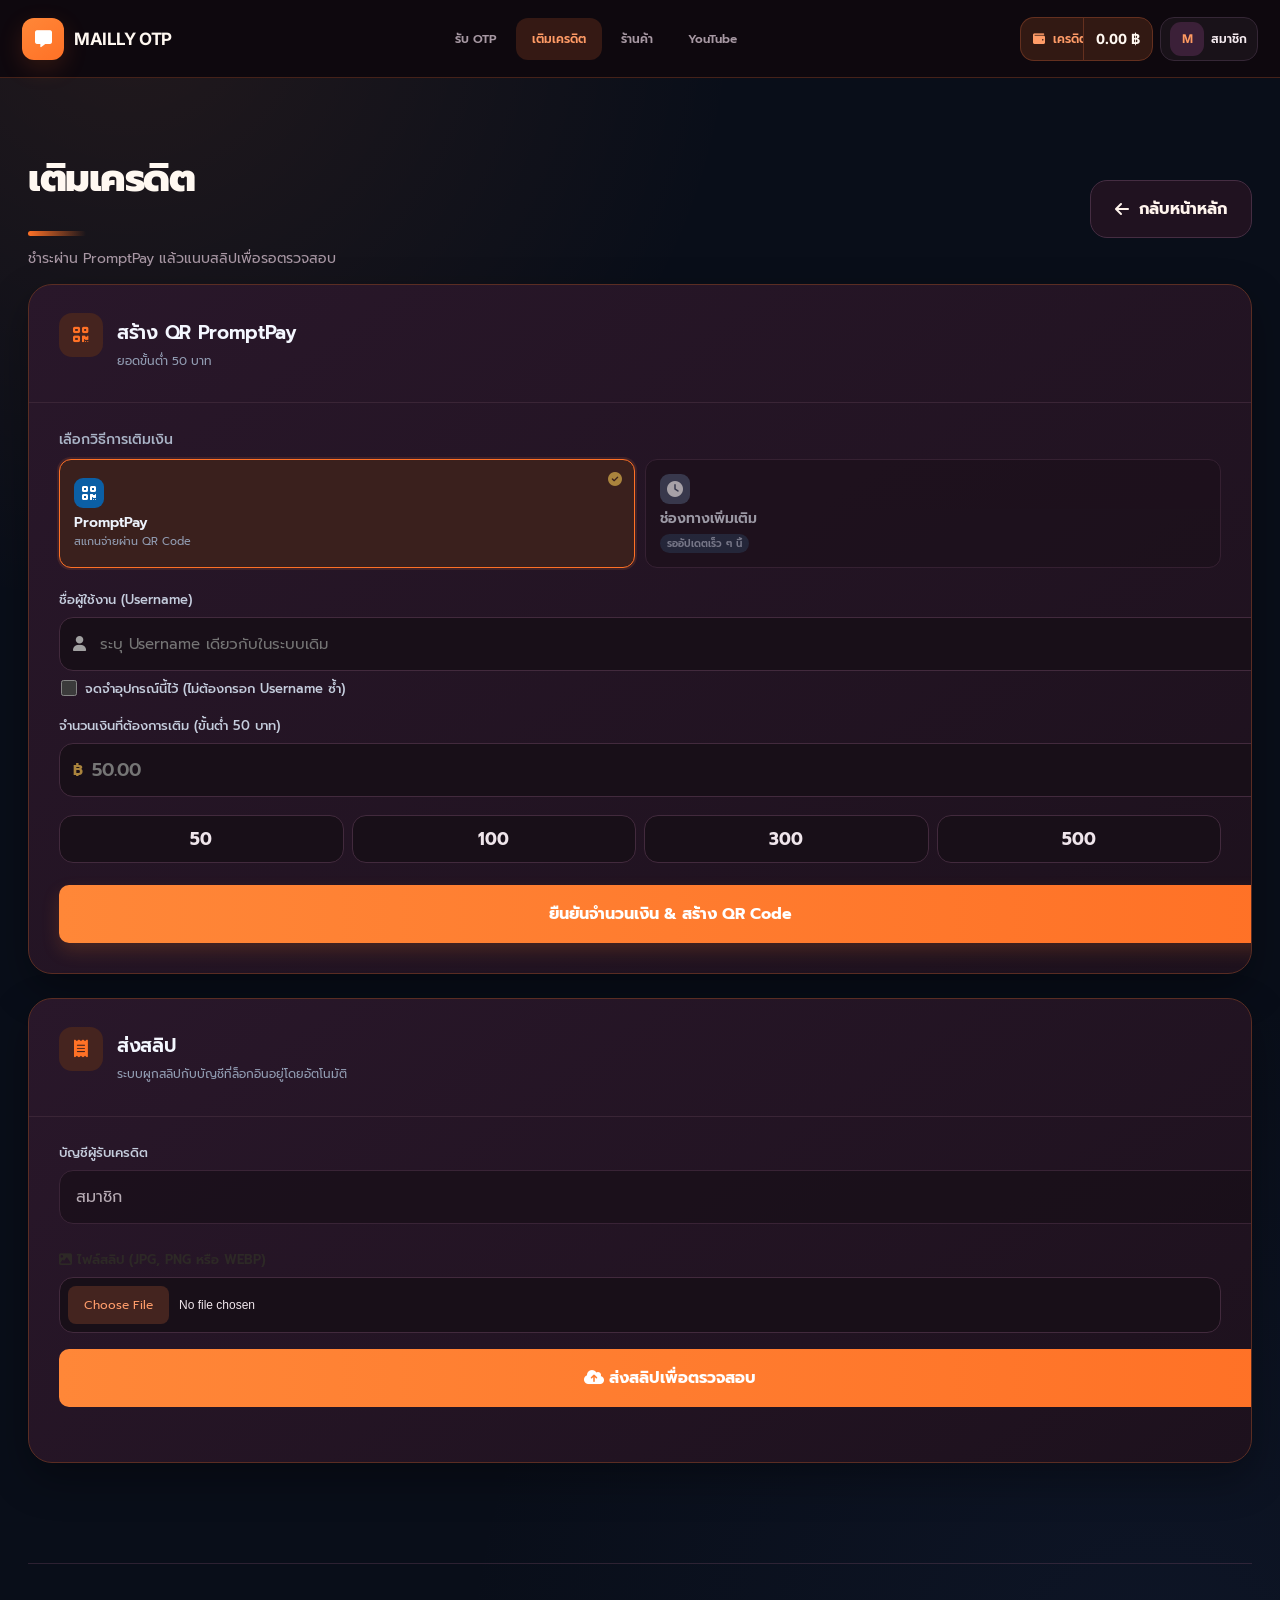
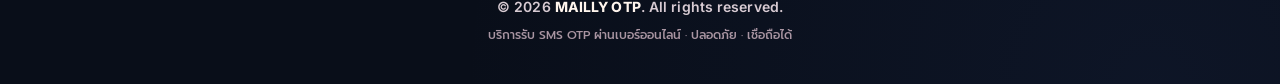
==== commit 6f899dc3: "Add files via upload" ====
--- a/page2.html
+++ b/page2.html
@@ -305,6 +305,11 @@
   </aside>
     </section>
   </main>
+
+  <footer class="mailly-site-footer">
+    <p>© 2026 <strong>MAILLY OTP</strong>. All rights reserved.</p>
+    <span>บริการรับ SMS OTP ผ่านเบอร์ออนไลน์ · ปลอดภัย · เชื่อถือได้</span>
+  </footer>
 
   <div id="qrModal" class="modal-overlay hidden">
     <div style="position: absolute; inset: 0;" onclick="closeModal()"></div>
--- a/theme.css
+++ b/theme.css
@@ -506,9 +506,13 @@
 .otp-package-open:hover { transform:translateY(-2px); box-shadow:0 14px 30px rgba(255,113,38,.28); }
 .otp-package-open i { font-size:11px; }
 body.package-modal-open { overflow:hidden; }
+.mailly-site-footer { position:relative; z-index:2; width:min(calc(100% - 56px),1440px); margin:20px auto 0; padding:32px 20px 38px; border-top:1px solid rgba(112,72,96,.34); color:#a995a2; text-align:center; font-family:Prompt,Inter,sans-serif; }
+.mailly-site-footer p { margin:0 0 7px; color:#d8cbd3; font:600 14px/1.6 Inter,Prompt,sans-serif; letter-spacing:.1px; }
+.mailly-site-footer p strong { color:#fff5ed; font-weight:750; }
+.mailly-site-footer span { display:block; font:450 12px/1.7 Prompt,Inter,sans-serif; }
 .otp-package-overlay { position:fixed; inset:0; z-index:130; padding:24px; display:flex; align-items:center; justify-content:center; background:rgba(5,3,8,.86); opacity:0; visibility:hidden; pointer-events:none; transition:opacity .22s ease,visibility .22s ease; backdrop-filter:blur(10px); }
 .otp-package-overlay.is-open { opacity:1; visibility:visible; pointer-events:auto; }
-.otp-package-dialog { position:relative; width:min(100%,980px); max-height:calc(100vh - 48px); padding:38px; overflow:auto; border:1px solid #633527; border-radius:26px; background:linear-gradient(145deg,#2a1729,#170e18); box-shadow:0 30px 90px rgba(0,0,0,.55); transform:translateY(14px) scale(.98); transition:transform .22s ease; }
+.otp-package-dialog { position:relative; width:min(100%,1120px); max-height:calc(100vh - 48px); padding:38px; overflow:auto; border:1px solid #633527; border-radius:26px; background:linear-gradient(145deg,#2a1729,#170e18); box-shadow:0 30px 90px rgba(0,0,0,.55); transform:translateY(14px) scale(.98); transition:transform .22s ease; scrollbar-color:#704333 #1b111b; scrollbar-width:thin; }
 .otp-package-overlay.is-open .otp-package-dialog { transform:translateY(0) scale(1); }
 .otp-package-dialog::before { content:''; position:absolute; inset:0 0 auto; height:4px; background:linear-gradient(90deg,var(--reference-orange-2),var(--reference-orange)); }
 .otp-package-close { position:absolute; top:18px; right:18px; width:42px; height:42px; display:grid; place-items:center; border:1px solid #4d3545; border-radius:13px; background:#201420; color:#cdbbc7; cursor:pointer; }
@@ -517,14 +521,24 @@
 .otp-package-heading h2 { margin:0 0 9px; color:#fff8f1; font:750 clamp(23px,3vw,32px)/1.3 Prompt,Inter,sans-serif; }
 .otp-package-heading p { margin:0; color:#bba9b5; font:500 14px/1.7 Prompt,Inter,sans-serif; }
 .otp-package-grid { display:grid; grid-template-columns:repeat(3,minmax(0,1fr)); gap:16px; }
-.otp-package-card { position:relative; min-height:285px; padding:27px 22px 23px; display:flex; flex-direction:column; align-items:flex-start; overflow:hidden; border:1px solid #493142; border-radius:20px; background:linear-gradient(155deg,rgba(48,29,46,.98),rgba(27,17,28,.98)); }
+.otp-package-card { position:relative; min-height:540px; padding:27px 22px 23px; display:flex; flex-direction:column; align-items:flex-start; overflow:hidden; border:1px solid #493142; border-radius:20px; background:linear-gradient(155deg,rgba(48,29,46,.98),rgba(27,17,28,.98)); }
 .otp-package-card.is-featured { border-color:#a65330; box-shadow:0 18px 40px rgba(255,113,38,.11); }
 .otp-package-number { position:absolute; top:16px; right:18px; color:rgba(255,255,255,.12); font:800 28px/1 Inter,sans-serif; }
 .otp-package-recommended { position:absolute; top:0; left:0; padding:6px 13px; border-radius:0 0 12px 0; background:linear-gradient(90deg,var(--reference-orange-2),var(--reference-orange)); color:#fff; font:700 10px Prompt,Inter,sans-serif; }
 .otp-package-card-icon { width:50px; height:50px; margin:9px 0 19px; display:grid; place-items:center; border:1px solid rgba(255,135,56,.34); border-radius:15px; background:rgba(255,113,38,.1); color:#ff9561; font-size:19px; }
-.otp-package-card h3 { margin:0 0 9px; color:#fff7f1; font:700 18px Prompt,Inter,sans-serif; }
-.otp-package-card p { margin:0 0 24px; color:#aa98a6; font:500 13px/1.75 Prompt,Inter,sans-serif; }
-.otp-package-pending { width:100%; min-height:42px; margin-top:auto; display:flex; align-items:center; justify-content:center; border:1px dashed #6a4237; border-radius:12px; background:rgba(255,113,38,.06); color:#df9170; font:650 12px Prompt,Inter,sans-serif; }
+.otp-package-card h3 { margin:0; color:#fff7f1; font:750 20px Prompt,Inter,sans-serif; }
+.otp-package-card p { color:#aa98a6; font:500 13px/1.75 Prompt,Inter,sans-serif; }
+.otp-package-name-th { margin:2px 0 15px !important; color:#c6b4c1 !important; font-size:12px !important; }
+.otp-package-price { width:100%; margin:0 0 15px; display:flex; align-items:flex-end; gap:8px; color:#fff; }
+.otp-package-price strong { color:#ff915d; font:800 clamp(28px,2.8vw,38px)/1 Inter,Prompt,sans-serif; letter-spacing:-1px; }
+.otp-package-price span { padding-bottom:3px; color:#c5b1be; font:600 11px Prompt,Inter,sans-serif; white-space:nowrap; }
+.otp-package-gift { width:100%; min-height:42px; margin:0 0 14px; padding:9px 11px; display:flex; align-items:center; gap:9px; border:1px solid rgba(255,151,91,.28); border-radius:12px; background:rgba(255,113,38,.08); color:#f2b18e; font:650 11px/1.5 Prompt,Inter,sans-serif; }
+.otp-package-gift i { flex:0 0 auto; color:#ff8b50; }
+.otp-package-for { min-height:68px; margin:0 0 15px !important; padding-bottom:14px; border-bottom:1px solid rgba(122,91,112,.3); }
+.otp-package-features { width:100%; margin:0; padding:0; display:grid; gap:11px; list-style:none; }
+.otp-package-features li { display:flex; align-items:flex-start; gap:9px; color:#cbbbc5; font:500 11.5px/1.65 Prompt,Inter,sans-serif; }
+.otp-package-features i { flex:0 0 auto; width:18px; height:18px; margin-top:1px; display:grid; place-items:center; border-radius:50%; background:rgba(255,125,55,.12); color:#ff9360; font-size:8px; }
+.otp-package-features b { color:#e1cbd8; font-weight:600; overflow-wrap:anywhere; }
 .otp-package-footnote { margin:22px 0 0; color:#8f7c89; text-align:center; font:500 12px/1.6 Prompt,Inter,sans-serif; }
 #appScreen .welcome { min-height:130px; }
 #appScreen .welcome h1 { font-size:clamp(30px,3vw,44px); letter-spacing:-1.2px; }
@@ -599,11 +613,23 @@
 body:has(#login-page) #dashboard-page button.bg-red-600 { background:linear-gradient(90deg,var(--reference-orange-2),var(--reference-orange)) !important; }
 
 @media (max-width:1280px) {
-  .reference-header,#appScreen .topbar { grid-template-columns:1fr auto; min-height:78px; }
+  .reference-header,#appScreen .topbar { grid-template-columns:auto minmax(0,1fr) auto; min-height:78px; padding:0 22px; gap:14px; }
+  .reference-brand,#appScreen .topbar .logo { gap:10px; font-size:17px; }
+  .reference-brand > span,#appScreen .topbar .logo-mark { width:42px; height:42px; border-radius:12px; font-size:17px; }
+  .reference-nav,#appScreen .desktop-nav { min-width:0; gap:3px; }
+  .reference-nav a,#appScreen .desktop-nav a { min-height:42px; padding:0 clamp(10px,1.25vw,16px); font-size:12px; border-radius:12px; }
+  .reference-account,#appScreen .nav-actions { gap:7px; }
+  .reference-account > strong,#appScreen .balance-chip { min-height:44px; padding:0 12px; font-size:14px; }
+  .reference-credit { min-height:44px; padding-left:12px; }
+  .reference-user,#appScreen .user-button { min-height:44px; padding-right:10px; gap:7px; }
+  .reference-user em,#appScreen .user-button > span:last-child { max-width:74px; }
+  #appScreen .logout { width:40px; height:40px; }
+  .topup-layout { grid-template-columns:1fr; }
+}
+@media (max-width:900px) {
+  .reference-header,#appScreen .topbar { grid-template-columns:1fr auto; min-height:78px; padding-top:10px; }
   .reference-nav,#appScreen .desktop-nav { grid-column:1/-1; grid-row:2; width:100%; padding:5px 0 9px; order:3; }
-  .reference-header { padding-top:10px; }
   .reference-header-inner > .flex { grid-column:2; grid-row:1; }
-  .topup-layout { grid-template-columns:1fr; }
 }
 @media (max-width:700px) {
   .reference-header,#appScreen .topbar { padding:10px 14px 0; gap:8px; }
@@ -619,7 +645,11 @@
   .otp-package-open { min-height:42px; padding:0 14px; }
   .otp-package-dialog { padding:34px 24px 26px; }
   .otp-package-grid { grid-template-columns:1fr; }
-  .otp-package-card { min-height:230px; }
+  .otp-package-card { min-height:0; }
+  .otp-package-for { min-height:0; }
+  .mailly-site-footer { width:calc(100% - 24px); margin-top:10px; padding:25px 8px 30px; }
+  .mailly-site-footer p { font-size:12px; }
+  .mailly-site-footer span { font-size:10.5px; }
   .reference-hero { min-height:130px; align-items:flex-start; flex-direction:column; }
   .reference-hero h1 { font-size:34px !important; }
   .reference-outline-button { min-height:48px; font-size:13px; }
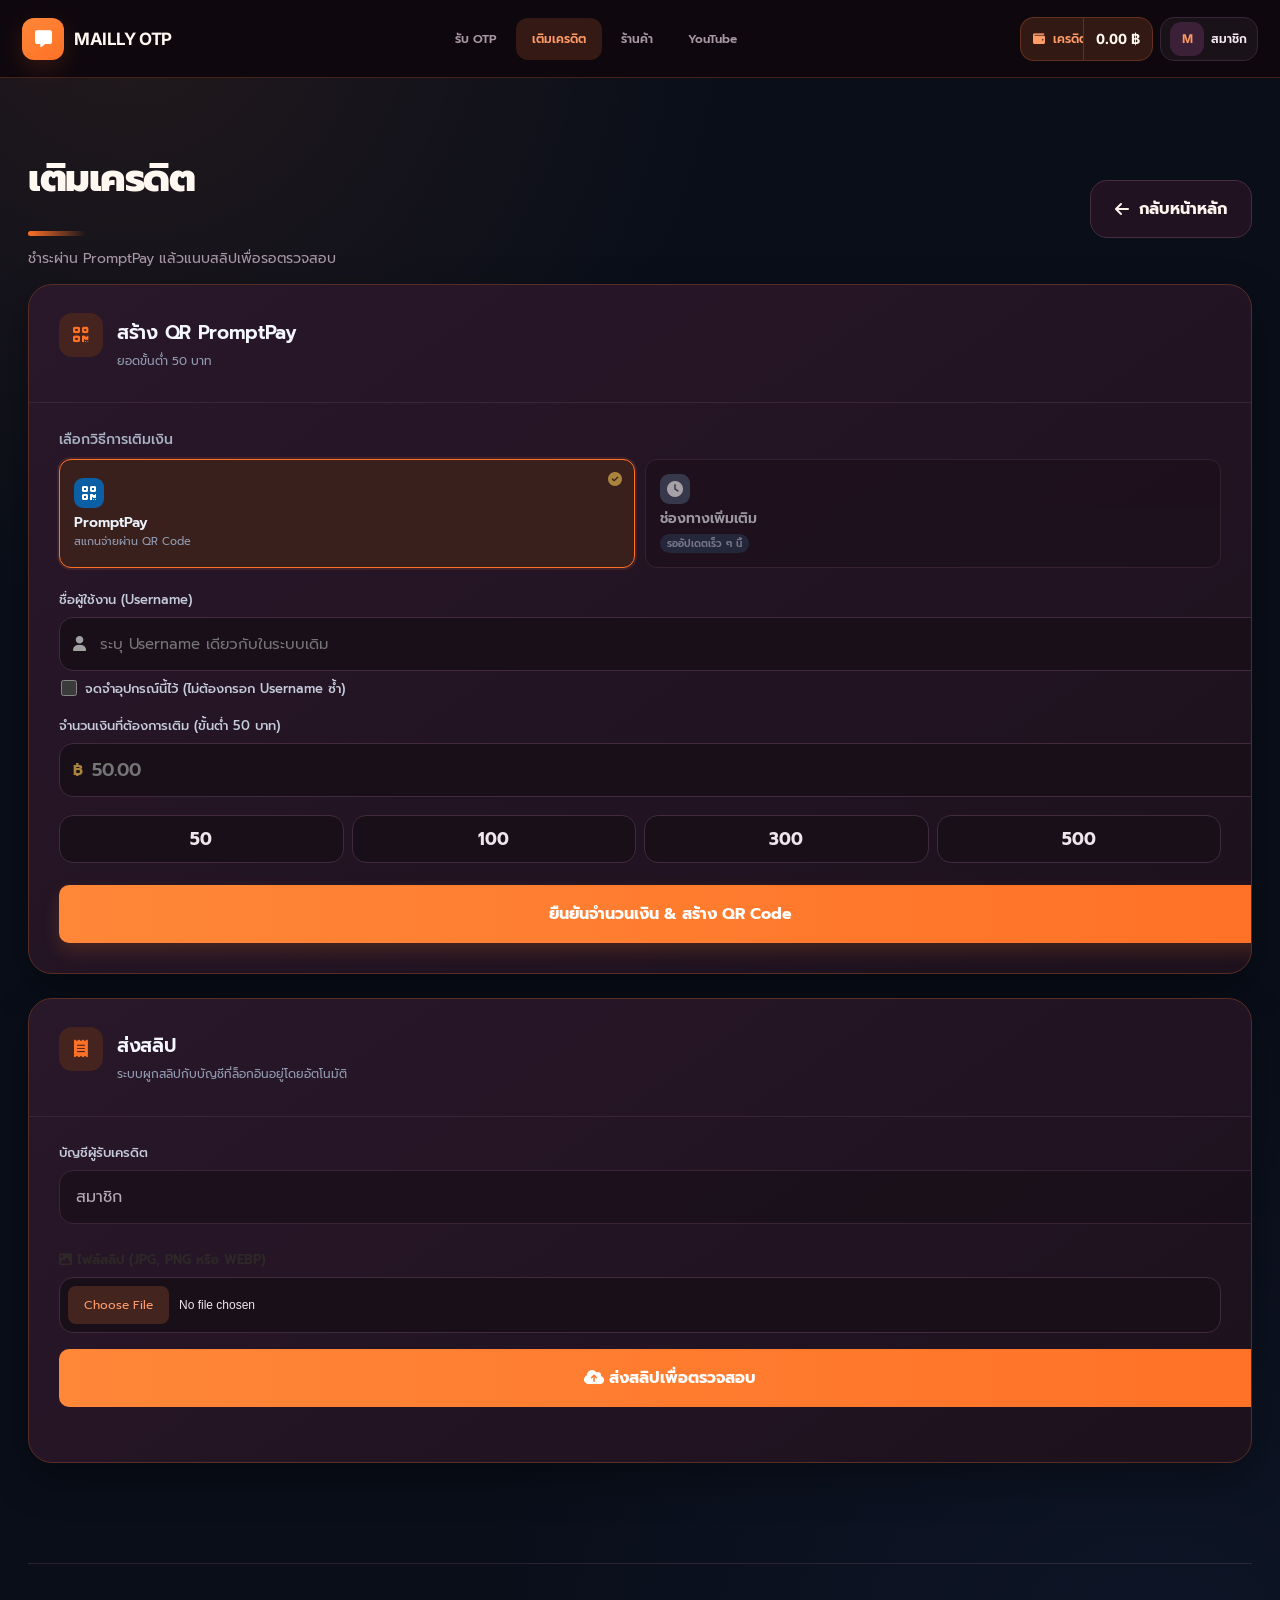
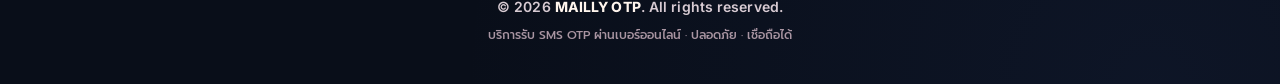
==== commit ede732f6: "Add files via upload" ====
--- a/page2.html
+++ b/page2.html
@@ -215,6 +215,16 @@
     </nav>
     <div class="reference-account"><span class="reference-credit"><i class="fa-solid fa-wallet"></i> เครดิต</span><strong id="topupHeaderBalance">0.00 ฿</strong><span class="reference-user"><b id="topupHeaderAvatar">M</b><em id="topupHeaderUser">สมาชิก</em></span></div>
   </header>
+
+  <nav class="mobile-app-nav" aria-label="เมนูหลักบนมือถือ">
+    <div class="mobile-app-nav-inner">
+      <a class="mobile-app-nav-item" href="index.html"><span class="mobile-app-nav-icon"><i class="fa-solid fa-mobile-screen-button"></i></span><span>ซื้อเบอร์</span></a>
+      <a class="mobile-app-nav-item active" href="page2.html" aria-current="page"><span class="mobile-app-nav-icon"><i class="fa-solid fa-wallet"></i></span><span>เติมเงิน</span></a>
+      <a class="mobile-app-nav-item" href="shop.html"><span class="mobile-app-nav-icon"><i class="fa-solid fa-bag-shopping"></i></span><span>ร้านค้า</span></a>
+      <a class="mobile-app-nav-item" href="youtube.html"><span class="mobile-app-nav-icon"><i class="fa-brands fa-youtube"></i></span><span>YouTube</span></a>
+      <a class="mobile-app-nav-item" href="index.html"><span class="mobile-app-nav-icon"><i class="fa-solid fa-user"></i></span><span>บัญชี</span></a>
+    </div>
+  </nav>
 
   <main class="reference-main">
     <section class="reference-hero">
--- a/theme.css
+++ b/theme.css
@@ -669,3 +669,118 @@
   .otp-package-heading { margin-bottom:22px; padding:0; }
   .otp-package-close { top:12px; right:12px; }
 }
+
+/* Mobile app-style navigation */
+.mobile-app-nav { display:none; }
+
+@media (max-width:700px) {
+  body,
+  body.reference-page,
+  body:has(#productGrid),
+  body:has(#login-page),
+  #appScreen { padding-bottom:calc(94px + env(safe-area-inset-bottom)) !important; }
+
+  .reference-header,
+  #appScreen .topbar {
+    grid-template-columns:minmax(0,1fr) auto;
+    min-height:68px;
+    padding:8px 12px;
+  }
+
+  .reference-nav,
+  #appScreen .desktop-nav { display:none !important; }
+
+  .reference-account .reference-credit,
+  #appScreen .balance-chip span { display:none; }
+  .reference-account > strong { display:flex; max-width:100px; }
+  .reference-user,
+  #appScreen .user-menu { display:none !important; }
+
+  .mobile-app-nav,
+  #appScreen .quick-menu.mobile-app-nav {
+    position:fixed;
+    z-index:90;
+    right:0;
+    bottom:0;
+    left:0;
+    top:auto;
+    display:block !important;
+    overflow:visible;
+    border:0;
+    border-top:1px solid #e5e7ec;
+    background:rgba(255,255,255,.98);
+    box-shadow:0 -10px 28px rgba(15,23,42,.12);
+    backdrop-filter:blur(18px);
+    -webkit-backdrop-filter:blur(18px);
+  }
+
+  .mobile-app-nav-inner,
+  #appScreen .quick-menu-inner {
+    width:100%;
+    min-width:0;
+    min-height:76px;
+    margin:0;
+    padding:6px 6px calc(6px + env(safe-area-inset-bottom));
+    display:grid;
+    grid-template-columns:repeat(5,minmax(0,1fr));
+  }
+
+  .mobile-app-nav-item,
+  #appScreen .quick-menu-item {
+    min-width:0;
+    min-height:64px;
+    padding:5px 2px;
+    display:flex;
+    flex-direction:column;
+    align-items:center;
+    justify-content:center;
+    gap:4px;
+    overflow:hidden;
+    border:0 !important;
+    border-radius:14px;
+    background:transparent;
+    color:#273047;
+    font:600 11px/1.15 Prompt,Inter,sans-serif;
+    text-decoration:none;
+    white-space:nowrap;
+  }
+
+  .mobile-app-nav-icon,
+  #appScreen .quick-menu-icon {
+    width:34px;
+    height:34px;
+    display:grid;
+    place-items:center;
+    border-radius:11px;
+    background:#f3f5f8;
+    color:#566176;
+    font-size:17px;
+  }
+
+  .mobile-app-nav-item.active,
+  #appScreen .quick-menu-item.active {
+    color:#d25e2b;
+    background:#fff2eb;
+  }
+
+  .mobile-app-nav-item:hover,
+  #appScreen .quick-menu-item:hover { color:#d25e2b; background:#fff7f2; }
+
+  .mobile-app-nav-item.active .mobile-app-nav-icon,
+  #appScreen .quick-menu-item.active .quick-menu-icon {
+    background:linear-gradient(145deg,#ff8947,#f46030);
+    color:#fff;
+    box-shadow:0 6px 14px rgba(240,96,48,.22);
+  }
+
+  .mobile-app-nav-item:nth-child(2):not(.active) .mobile-app-nav-icon,
+  #appScreen .quick-menu-item:nth-child(2):not(.active) .quick-menu-icon { color:#d49a19; background:#fff8dc; }
+  .mobile-app-nav-item:nth-child(3):not(.active) .mobile-app-nav-icon,
+  #appScreen .quick-menu-item:nth-child(3):not(.active) .quick-menu-icon { color:#e85b35; background:#fff0eb; }
+  .mobile-app-nav-item:nth-child(4):not(.active) .mobile-app-nav-icon,
+  #appScreen .quick-menu-item:nth-child(4):not(.active) .quick-menu-icon { color:#e22626; background:#fff0f0; }
+  .mobile-app-nav-item:nth-child(5):not(.active) .mobile-app-nav-icon,
+  #appScreen .quick-menu-item:nth-child(5):not(.active) .quick-menu-icon { color:#3377b8; background:#edf6ff; }
+
+  #appScreen .quick-menu-item small { display:none; }
+}
